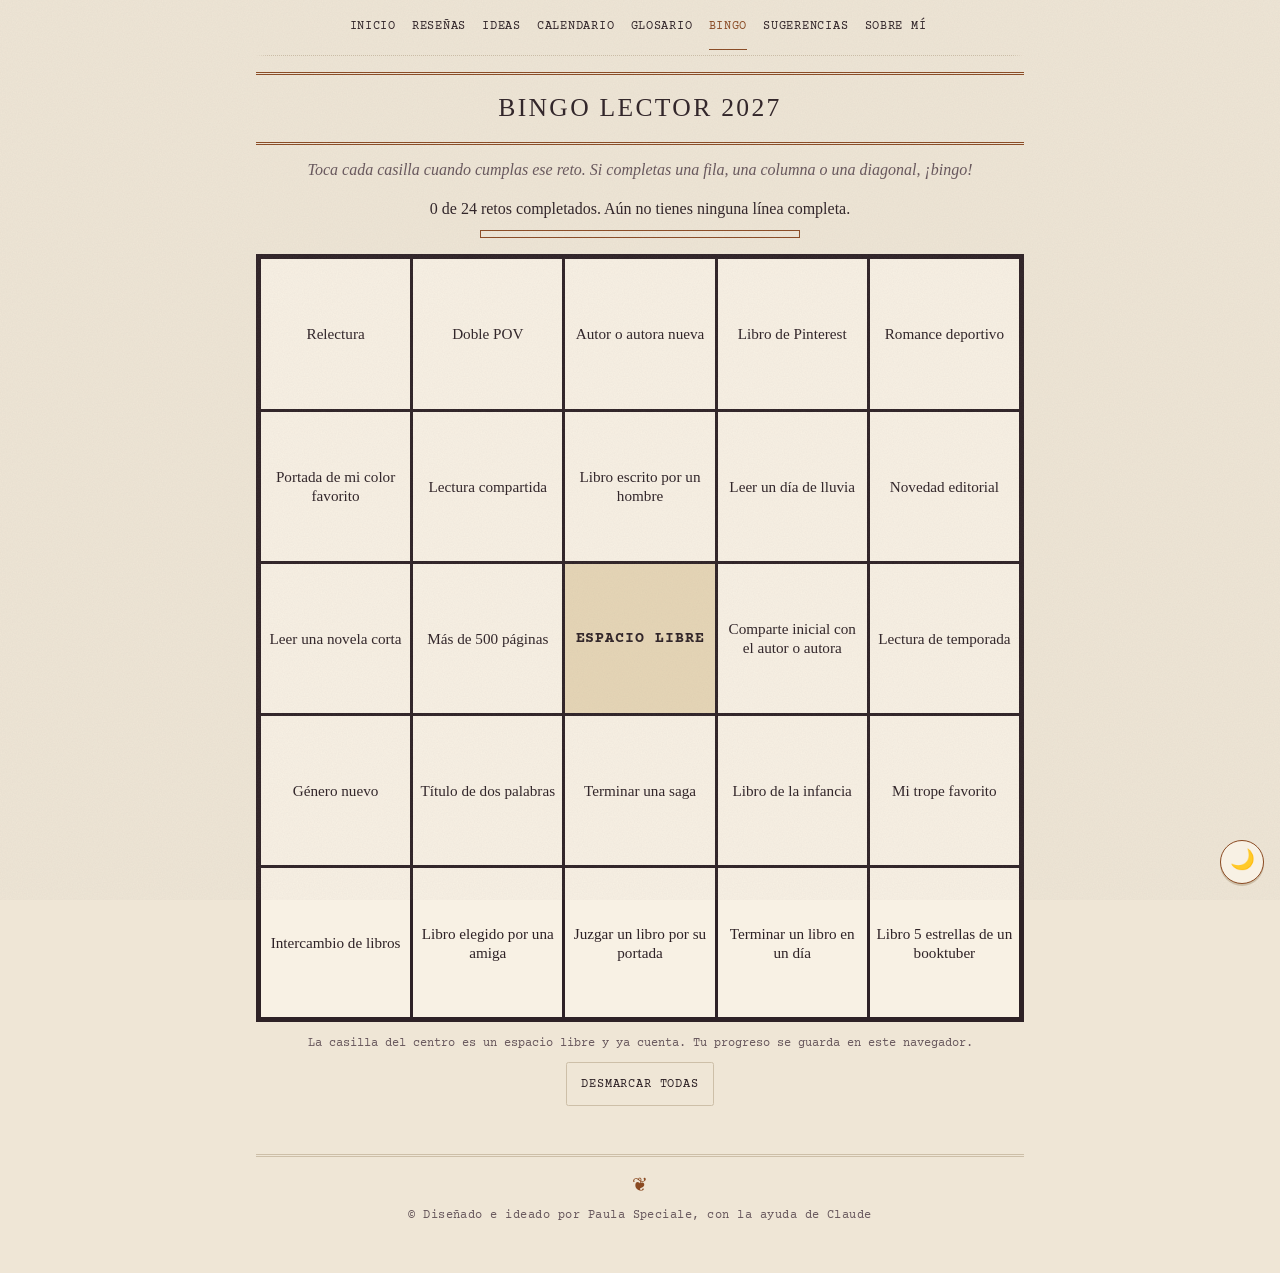
==== bingo.html @ 94364afc "cambios en el bingo" ====
<!DOCTYPE html>
<html lang="es">
<head>
<meta charset="UTF-8">
<meta name="viewport" content="width=device-width, initial-scale=1, viewport-fit=cover">
<meta name="color-scheme" content="light dark">
<meta name="description" content="Bingo lector 2027: una tarjeta de 25 retos de lectura para marcar a lo largo del año. Gratis y sin registrarte.">
<meta name="theme-color" content="#e8e3df" media="(prefers-color-scheme: light)">
<meta name="theme-color" content="#353436" media="(prefers-color-scheme: dark)">
<link rel="icon" href="data:image/svg+xml,%3Csvg xmlns='http://www.w3.org/2000/svg' viewBox='0 0 100 100'%3E%3Ctext y='.9em' font-size='90'%3E%F0%9F%93%9A%3C/text%3E%3C/svg%3E">
<title>Bingo lector 2027: tarjeta de retos de lectura para marcar</title>
<meta name="robots" content="index,follow,max-image-preview:large">
<link rel="canonical" href="https://TU-DOMINIO.com/bingo.html">
<link rel="alternate" hreflang="es" href="https://TU-DOMINIO.com/bingo.html">
<meta property="og:type" content="website">
<meta property="og:locale" content="es_ES">
<meta property="og:site_name" content="Contenido BookTok">
<meta property="og:title" content="Bingo lector 2027: tarjeta de retos de lectura para marcar">
<meta property="og:description" content="Bingo lector 2027: una tarjeta de 25 retos de lectura para marcar a lo largo del año. Gratis y sin registrarte.">
<meta property="og:url" content="https://TU-DOMINIO.com/bingo.html">
<meta name="twitter:card" content="summary">
<meta name="twitter:title" content="Bingo lector 2027: tarjeta de retos de lectura para marcar">
<meta name="twitter:description" content="Bingo lector 2027: una tarjeta de 25 retos de lectura para marcar a lo largo del año. Gratis y sin registrarte.">
<link rel="preload" href="fonts/courier-prime-latin-400-normal.woff2" as="font" type="font/woff2" crossorigin>
<script type="application/ld+json">{"@context": "https://schema.org", "@graph": [{"@type": "WebPage", "url": "https://TU-DOMINIO.com/bingo.html", "name": "Bingo lector 2027: tarjeta de retos de lectura para marcar", "description": "Bingo lector 2027: una tarjeta de 25 retos de lectura para marcar a lo largo del año.", "inLanguage": "es"}, {"@type": "BreadcrumbList", "itemListElement": [{"@type": "ListItem", "position": 1, "name": "Inicio", "item": "https://TU-DOMINIO.com/"}, {"@type": "ListItem", "position": 2, "name": "Bingo", "item": "https://TU-DOMINIO.com/bingo.html"}]}]}</script>
<link rel="stylesheet" href="base.css">
<link rel="stylesheet" href="bingo.css">
<script src="theme.js"></script>
</head>
<body>
<nav class="menu" aria-label="Principal">
<a href="index.html">Inicio</a>
<a href="resenia.html">Reseñas</a>
<a href="ideas_post_90.html">Ideas</a>
<a href="calendario_ideas_90.html">Calendario</a>
<a href="glosario.html">Glosario</a>
<a href="bingo.html" aria-current="page">Bingo</a>
<a href="sugerencias.html">Sugerencias</a>
<a href="sobre_mi.html">Sobre mí</a>
</nav>
<header class="encabezado">
<h1>Bingo lector 2027</h1>
<p class="intro">Toca cada casilla cuando cumplas ese reto. Si completas una fila, una columna o una diagonal, ¡bingo!</p>
</header>
<main>
<section class="bingo-resumen" aria-label="Tu progreso">
<p id="bingo-estado" class="bingo-estado" role="status" aria-live="polite"></p>
<progress id="bingo-prog" max="24" value="0" aria-label="Retos completados"></progress>
</section>

<div id="bingo-grid" class="bingo-grid" role="group" aria-label="Tarjeta de bingo"></div>
<p class="ayuda">La casilla del centro es un espacio libre y ya cuenta. Tu progreso se guarda en este navegador.</p>

<div class="botones centrado bingo-acciones">
<button type="button" id="bingo-reiniciar">Desmarcar todas</button>
</div>
<noscript><p>Esta página necesita JavaScript para mostrar la tarjeta.</p></noscript>

<dialog id="dialogo" aria-labelledby="dialogo-texto">
<p id="dialogo-texto">¿Desmarcar todas las casillas de la tarjeta? Esto no se puede deshacer.</p>
<div class="botones">
<button type="button" id="dialogo-no">Cancelar</button>
<button type="button" id="dialogo-si" class="primario">Desmarcar</button>
</div>
</dialog>
</main>
<footer>
  <p>&copy; Diseñado e ideado por Paula Speciale, con la ayuda de Claude</p>
</footer>
<script src="bingo.js"></script>
</body>
</html>
---- base.css ----
/* ==========================================================================
   base.css · Estilos compartidos por todas las páginas: variables y tema, tipografía, controles,
   menú, pie, bloques de lectura, diálogos, botón de tema e impresión.
   Estética «librería antigua»: la paleta (papel crema, burdeos y dorado) está en las variables de :root.
   Paleta: papel crema, tinta berenjena, burdeos y dorado; colores de sección en tonos de tela de encuadernación.
   Se carga siempre PRIMERO.
   ========================================================================== */

/* Courier Prime (SIL OFL 1.1), autohospedada en fonts/. Sustituye a «American Typewriter»,
   que solo existe en Apple. Solo subconjunto latino (cubre el español completo). */
@font-face {
  font-family: "Courier Prime";
  font-style: normal;
  font-weight: 400;
  font-display: swap;
  src: url("fonts/courier-prime-latin-400-normal.woff2") format("woff2");
  unicode-range: U+0000-00FF, U+0131, U+0152-0153, U+02BB-02BC, U+02C6, U+02DA, U+02DC, U+2000-206F, U+20AC, U+2122, U+2191, U+2193, U+2212, U+2215, U+FEFF, U+FFFD;
}

@font-face {
  font-family: "Courier Prime";
  font-style: normal;
  font-weight: 700;
  font-display: swap;
  src: url("fonts/courier-prime-latin-700-normal.woff2") format("woff2");
  unicode-range: U+0000-00FF, U+0131, U+0152-0153, U+02BB-02BC, U+02C6, U+02DA, U+02DC, U+2000-206F, U+20AC, U+2122, U+2191, U+2193, U+2212, U+2215, U+FEFF, U+FFFD;
}

/* Paleta: papel crema, tinta berenjena, burdeos y dorado; colores de sección en tonos de tela de encuadernación.

   Una sola fuente para los dos temas: cada color se escribe UNA vez como
   light-dark(claro, oscuro). El tema lo decide color-scheme:
   - sin elección: sigue al dispositivo (color-scheme: light dark)
   - botón de tema (theme.js): data-theme="light" | "dark" fuerza uno. */
:root {
  color-scheme: light dark;

  --fondo: light-dark(#efe6d6, #211b24);          /* papel crema / tinta berenjena */
  --superficie: light-dark(#f8f1e4, #2d2530);     /* hoja clara / cuero oscuro */
  --texto: light-dark(#2e2226, #eee4d4);
  --suave: light-dark(#66565b, #c3b6b8);
  --borde: light-dark(#cdbfa8, #4d4151);
  --acento: light-dark(#7a2e3b, #e3b86a);         /* burdeos / dorado de vela */
  --sobre-acento: light-dark(#f8f1e4, #241a1e);
  --corazon: light-dark(#b0284f, #ff8fb0);
  --aviso: light-dark(#7a4500, #f0b252);

  /* Cintas de estado (como marcapáginas) */
  --est-idea: light-dark(#cdbfa8, #7a6f7e);
  --est-grabando: light-dark(#d98e04, #e8aa3c);
  --est-editando: light-dark(#2f6fba, #6aa6ec);
  --est-programada: light-dark(#7b6b7a, #b9a3c4); /* Old Lavender */
  --est-publicada: light-dark(#2c8a5f, #5ccf96);
  --est-descartada: light-dark(#8a7c7e, #9a8a90);
  --sobre-publicada: light-dark(#ffffff, #08231b);

  /* Formatos */
  --f-post: light-dark(#245a9e, #7db3f0);
  --f-carrusel: light-dark(#8f2f76, #e08ac8);
  --f-reel: light-dark(#8f4308, #f0a25a);

  /* Telas de encuadernación: un color por sección y para los lomos de la portada */
  --c-resenia: light-dark(#2c4a6e, #8fb0d8);      /* azul tinta */
  --c-ideas: light-dark(#7a2a63, #d9a0cc);        /* ciruela */
  --c-calendario: light-dark(#2f5d44, #8fcfa8);   /* verde bosque */
  --c-glosario: light-dark(#5b4580, #c3b0e6);     /* violeta */
  --c-bingo: light-dark(#8a4a22, #e8a878);        /* cobre */
  --c-sugerencias: light-dark(#8e2540, #f0909f);  /* burdeos rosado */
  --c-sobre-mi: light-dark(#7a5a0e, #e8c566);     /* mostaza */
  --oro: light-dark(#b8923e, #e3b86a);

  /* Tipografía, papel y marco (definidos aquí arriba, antes de usarse) */
  --serif: "Iowan Old Style", "Baskerville", "Palatino Linotype", Palatino, "Book Antiqua", Georgia, serif;
  --sans: system-ui, -apple-system, "Segoe UI", Roboto, "Helvetica Neue", sans-serif;
  --maquina: "Courier Prime", "American Typewriter", "Courier New", Courier, monospace;
  --papel: url("data:image/svg+xml,%3Csvg xmlns='http://www.w3.org/2000/svg' width='160' height='160'%3E%3Cfilter id='n'%3E%3CfeTurbulence type='fractalNoise' baseFrequency='.8' numOctaves='2' stitchTiles='stitch'/%3E%3CfeColorMatrix values='0 0 0 0 .35 0 0 0 0 .3 0 0 0 0 .3 0 0 0 .09 0'/%3E%3C/filter%3E%3Crect width='100%25' height='100%25' filter='url(%23n)'/%3E%3C/svg%3E");
  --marco: inset 0 0 0 3px var(--superficie), inset 0 0 0 4px var(--borde);

  --tope: env(safe-area-inset-top, 0px);
  --alto-barra: 4rem; /* lo actualiza app.js */
}

:root[data-theme="light"] { color-scheme: light; }

:root[data-theme="dark"] { color-scheme: dark; }

*, *::before, *::after { box-sizing: border-box; }

[hidden] { display: none !important; }

html {
  background: var(--fondo);
  -webkit-text-size-adjust: 100%;
  text-size-adjust: 100%;
}

body {
  max-width: 50rem;
  margin: 0 auto;
  padding: 0 max(1rem, env(safe-area-inset-right)) calc(3rem + env(safe-area-inset-bottom, 0px)) max(1rem, env(safe-area-inset-left));
  background: var(--fondo);
  color: var(--texto);
  font: 1rem/1.55 var(--sans);
}

p { margin: 0; }

p:empty { display: none; }

:focus-visible {
  outline: 3px solid var(--acento);
  outline-offset: 2px;
}

.encabezado {
  padding-top: calc(1.25rem + var(--tope));
}

h1 {
  margin: 0 0 .25rem;
  font: 700 clamp(1.45rem, 6vw, 2rem)/1.15 var(--serif);
  letter-spacing: -.01em;
}

progress {
  display: block;
  width: 100%;
  height: .55rem;
  margin: .5rem 0;
  accent-color: var(--acento);
}

.guia {
  margin-top: 1rem;
  border: 1px solid var(--borde);
  border-radius: .4rem;
  background: var(--superficie);
  padding: 0 .9rem;
}

.guia > summary {
  display: flex;
  align-items: center;
  min-height: 2.75rem;
  font-weight: 600;
}

.guia ul {
  margin: 0;
  padding: 0 0 .9rem 1.1rem;
  font-size: .92rem;
  color: var(--suave);
}

.guia li + li { margin-top: .35rem; }

summary { cursor: pointer; }

button, select, input, textarea {
  font: inherit;
  color: inherit;
}

button {
  min-height: 2.75rem;
  padding: .5rem .9rem;
  border: 1px solid var(--borde);
  border-radius: .4rem;
  background: var(--superficie);
  cursor: pointer;
  touch-action: manipulation;
}

button.primario {
  border-color: var(--acento);
  background: var(--acento);
  color: var(--sobre-acento);
  font-weight: 600;
}

input[type="search"], input[type="text"], input[type="date"], input[type="number"], select, textarea {
  display: block;
  width: 100%;
  min-height: 2.75rem;
  padding: .5rem .65rem;
  border: 1px solid var(--borde);
  border-radius: .4rem;
  background: var(--fondo);
  font-size: 1rem; /* 16 px: evita el zoom automático en iOS */
}

textarea {
  min-height: 5.5rem;
  resize: vertical;
}

input[type="file"] {
  width: 100%;
  font-size: .9rem;
}

.campo {
  display: flex;
  flex-direction: column;
  gap: .25rem;
  font-size: .85rem;
  color: var(--suave);
}

.campo > select, .campo > input, .campo > textarea {
  color: var(--texto);
}

.check {
  display: flex;
  align-items: center;
  gap: .6rem;
  min-height: 2.75rem;
}

.check input {
  width: 1.4rem;
  height: 1.4rem;
  margin: 0;
  accent-color: var(--acento);
}

.botones {
  display: flex;
  flex-wrap: wrap;
  gap: .5rem;
}

/* Marcas: formato y origen */
.meta {
  display: flex;
  flex-wrap: wrap;
  gap: .4rem;
  margin-top: .5rem;
}

.chip {
  padding: .05rem .6rem;
  border: 1px solid currentColor;
  border-radius: 999px;
  font: 600 .78rem/1.5 var(--sans);
}

.formato-post { color: var(--f-post); }

.formato-carrusel { color: var(--f-carrusel); }

.formato-reel { color: var(--f-reel); }

.origen { color: var(--suave); font-weight: 500; }

.solo-lector {
  position: absolute;
  width: 1px;
  height: 1px;
  margin: -1px;
  overflow: hidden;
  clip: rect(0 0 0 0);
  white-space: nowrap;
}

@media (prefers-reduced-motion: reduce) {
  * { scroll-behavior: auto !important; }
}

body::before {
  content: "";
  position: fixed;
  inset: 0 0 auto;
  height: env(safe-area-inset-top, 0px);
  background: var(--fondo);
  z-index: 40;
}

.ayuda {
  font-size: .78rem;
  color: var(--suave);
  font-family: var(--maquina);
}

/* ---------- Cuadros de diálogo ---------- */
dialog {
  width: min(26rem, calc(100vw - 2rem));
  padding: 1.4rem;
  border: 1px solid var(--borde);
  border-radius: .15rem;
  background: var(--superficie);
  color: var(--texto);
  box-shadow: var(--marco);
}

dialog::backdrop { background: rgba(0, 0, 0, .55); }

dialog p { margin-bottom: 1rem; }

dialog .botones { justify-content: flex-end; }

/* Papel con grano (el mismo en las barras fijas para que no se note el corte) */
html, body::before {
  background-color: var(--fondo);
}

/* El grano va en una capa fija propia (rápida y compatible con iOS, donde
   background-attachment: fixed no funciona). No intercepta toques. */
body::after {
  content: "";
  position: fixed;
  inset: 0;
  z-index: 60;
  background-image: var(--papel);
  pointer-events: none;
}

body {
  background: transparent;
  font: 1rem/1.6 var(--serif);
}

/* ---------- Portada ---------- */
.encabezado { text-align: center; }

h1 {
  margin: 0 0 .75rem;
  padding: 1rem .5rem;
  border-top: 3px double var(--acento);
  border-bottom: 3px double var(--acento);
  font: 400 clamp(1.1rem, 4.6vw, 1.6rem)/1.35 var(--serif);
  letter-spacing: .09em;
  text-transform: uppercase;
}

progress {
  max-width: 20rem;
  margin: .6rem auto;
  height: .5rem;
  appearance: none;
  -webkit-appearance: none;
  border: 1px solid var(--acento);
  border-radius: 0;
  background: transparent;
}

progress::-webkit-progress-bar { background: transparent; }

progress::-webkit-progress-value { background: var(--acento); }

progress::-moz-progress-bar { background: var(--acento); }

/* ---------- Marcos y paneles plegables ---------- */
.guia {
  border: 1px solid var(--borde);
  border-radius: .15rem;
  box-shadow: var(--marco);
  padding: 0 1.1rem;
}

.guia > summary {
  font: 400 .78rem/1.4 var(--maquina);
  letter-spacing: .1em;
  text-transform: uppercase;
}

.guia ul { font-size: .95rem; }

/* «+» / «−» como en un índice de catálogo */
.guia > summary::after {
  content: "+";
  margin-left: auto;
  padding-left: .75rem;
  font-family: var(--maquina);
  color: var(--acento);
}

.guia[open] > summary::after { content: "\2212"; }

/* ---------- Controles ---------- */
button {
  border-radius: .15rem;
  font-family: var(--maquina);
  font-size: .76rem;
  letter-spacing: .07em;
  text-transform: uppercase;
  background: transparent;
}

button.primario { background: var(--acento); }

input[type="search"], input[type="text"], input[type="date"], input[type="number"], select, textarea {
  border-radius: .15rem;
  border-color: var(--borde);
  background: var(--superficie);
  font-family: var(--serif);
}

.campo {
  font-family: var(--maquina);
  font-size: .78rem;
  letter-spacing: .08em;
  text-transform: uppercase;
}

.campo > select, .campo > input, .campo > textarea { letter-spacing: normal; text-transform: none; }

.check { font-family: var(--maquina); font-size: .85rem; }

.chip {
  padding: .05rem .55rem;
  border-radius: .15rem;
  font: 400 .75rem/1.6 var(--maquina);
  letter-spacing: .08em;
  text-transform: uppercase;
}

.origen { font-weight: 400; }

.chip.propia { color: var(--acento); border-color: var(--acento); }

.menu {
  display: flex;
  flex-wrap: nowrap;          /* siempre en una sola línea */
  gap: 0 1rem;
  padding: calc(.35rem + var(--tope)) 0 .35rem;
  overflow-x: auto;           /* si no cabe, se desliza con el dedo */
  overscroll-behavior-x: contain;
  -webkit-overflow-scrolling: touch;
  scrollbar-width: none;
  border-bottom: 1px dotted var(--borde);
  font: 400 .78rem/1.4 var(--maquina);
  letter-spacing: .06em;
  text-transform: uppercase;
  /* difuminado en los bordes: indica que hay más enlaces al deslizar */
  -webkit-mask-image: linear-gradient(to right, transparent, #000 .75rem, #000 calc(100% - .75rem), transparent);
  mask-image: linear-gradient(to right, transparent, #000 .75rem, #000 calc(100% - .75rem), transparent);
}

.menu::-webkit-scrollbar { display: none; }

/* centrado cuando cabe; alineado al inicio (sin cortar el primero) cuando no */
.menu a:first-child { margin-left: auto; padding-left: 1rem; }

.menu a:last-child { margin-right: auto; padding-right: 1.25rem; }

.menu a {
  display: inline-flex;
  flex: none;
  white-space: nowrap;
  align-items: center;
  min-height: 2.75rem;
  border-bottom: 1px solid transparent;
  color: var(--texto);
  text-decoration: none;
}

.menu a:hover { border-bottom-color: var(--acento); }

.menu a[aria-current="page"] { color: var(--acento); border-bottom-color: var(--acento); }

.menu + .encabezado { padding-top: 1rem; }

footer {
  margin-top: 3rem;
  padding-top: 1rem;
  border-top: 3px double var(--borde);
  text-align: center;
  font: 400 .75rem/1.5 var(--maquina);
  letter-spacing: .04em;
  color: var(--suave);
}

footer::before {
  content: "\2766\FE0E";
  display: block;
  margin-bottom: .3rem;
  font-size: 1.2rem;
  color: var(--acento);
}

.intro { margin-top: .5rem; font-style: italic; color: var(--suave); }

.bloque { margin-top: 1.75rem; }

.bloque > h2 {
  display: flex;
  align-items: baseline;
  gap: .7rem;
  margin: 0 0 .6rem;
  padding-bottom: .35rem;
  border-bottom: 3px double var(--acento);
  font: 400 1.12rem/1.3 var(--serif);
  font-variant: small-caps;
  letter-spacing: .07em;
}

.bloque > h2 .n { font: 400 .85rem var(--maquina); font-variant: normal; letter-spacing: .04em; color: var(--acento); }

.bloque h3 { margin: 1rem 0 .25rem; font: italic 400 1.05rem/1.4 var(--serif); }

.bloque ul { margin: 0; padding-left: 1.2rem; }

.bloque li { padding-left: .2rem; }

.bloque li::marker { color: var(--acento); }

.botones.centrado { justify-content: center; margin-top: .5rem; }

.vacio-msg { padding: 1rem; border: 1px dashed var(--borde); border-radius: .15rem; color: var(--suave); font-size: .9rem; }

main a { color: var(--acento); text-underline-offset: .2em; }

main p + p { margin-top: .75rem; }

.bloque > p { margin-top: .6rem; }

.proximamente {
  margin-top: 1.5rem;
  padding: 1.5rem 1rem;
  border: 1px dashed var(--borde);
  text-align: center;
  font-family: var(--maquina);
  color: var(--suave);
}

.btn-tema {
  position: fixed;
  right: max(1rem, env(safe-area-inset-right, 0px));
  bottom: calc(1rem + env(safe-area-inset-bottom, 0px));
  z-index: 70;
  display: grid;
  place-content: center;
  width: 2.75rem;
  height: 2.75rem;
  padding: 0;
  border: 1px solid var(--acento);
  border-radius: 50%;
  background: var(--superficie);
  color: var(--texto);
  font-size: 1.25rem;
  line-height: 1;
  letter-spacing: normal;
  box-shadow: 0 2px 0 var(--borde);
}

.btn-tema:active { transform: translateY(2px); box-shadow: none; }

/* Transición suave al cambiar de tema (solo mientras dura el cambio) */
.tema-anim, .tema-anim *, .tema-anim *::before, .tema-anim *::after {
  transition: background-color .4s ease, color .4s ease, border-color .4s ease,
              box-shadow .4s ease, outline-color .4s ease, fill .4s ease, stroke .4s ease !important;
}

@media (prefers-reduced-motion: reduce) {
  .tema-anim, .tema-anim *, .tema-anim *::before, .tema-anim *::after { transition: none !important; }
}

@media (max-width: 30rem) {
  .menu { gap: 0 .7rem; font-size: .8rem; letter-spacing: .03em; }
}

button:hover { border-color: var(--acento); }
button:active { transform: translateY(1px); }

@page { margin: 1.5cm; }

@media print {
  :root:root:root {
    color-scheme: light;
    --fondo: #fff; --superficie: #fff; --texto: #000; --suave: #333;
    --borde: #888; --acento: #000; --sobre-acento: #fff; --aviso: #000;
  }
  html, body { background: #fff !important; }
  body { max-width: none; padding: 0; font-size: 11pt; line-height: 1.45; color: #000; }
  body::before, body::after, .menu, .btn-tema, .no-print, .indice { display: none !important; }
  .encabezado { padding-top: 0; }
  .bloque { margin-top: 1.1rem; break-inside: avoid; }
  .bloque > h2 { break-after: avoid; }
  a { color: #000; text-decoration: none; }
  table.valoracion { box-shadow: none; }
  table.valoracion.ejemplo td { opacity: 1; }
  footer { margin-top: 1.5rem; }
}

html { scroll-behavior: smooth; }

/* ==========================================================================
   Color propio por sección: theme.js pone data-seccion en <html> y aquí se
   redefine solo el acento (menú activo, filetes, enlaces, botones primarios).
   ========================================================================== */
:root[data-seccion="resenia"] { --acento: var(--c-resenia); }
:root[data-seccion="ideas"] { --acento: var(--c-ideas); }
:root[data-seccion="calendario"] { --acento: var(--c-calendario); }
:root[data-seccion="glosario"] { --acento: var(--c-glosario); }
:root[data-seccion="bingo"] { --acento: var(--c-bingo); }
:root[data-seccion="sugerencias"] { --acento: var(--c-sugerencias); }
:root[data-seccion="sobre-mi"] { --acento: var(--c-sobre-mi); }

/* Tarjetas con un filete de color en el borde superior */
.guia, .formulario, .donacion, .herramientas, .toc { border-top: 2px solid var(--acento); }

/* ==========================================================================
   Textura de librería antigua
   ========================================================================== */
/* Marcapáginas de cinta en la esquina de las tarjetas destacadas */
.donacion, .formulario, .termino.top { position: relative; }
.donacion::after, .formulario::after, .termino.top::after {
  content: "";
  position: absolute;
  top: -2px;
  right: .9rem;
  width: .7rem;
  height: 1.6rem;
  background: var(--acento);
  clip-path: polygon(0 0, 100% 0, 100% 100%, 50% 76%, 0 100%);
  pointer-events: none;
}

/* Ficha de biblioteca: línea bajo el término, como en una ficha de catálogo */
.termino .en { padding-bottom: .25rem; border-bottom: 1px solid color-mix(in srgb, var(--acento) 45%, transparent); }
.termino.top .en { padding-right: 1.2rem; }
.termino.compacto .en { padding-bottom: 0; border-bottom: 0; }

/* Sellos de goma: «Imprescindible» y «Publicada» */
.estrella, .idea[data-est="publicada"] .meta::after {
  display: inline-block;
  padding: .05rem .45rem;
  border: 1.5px solid currentColor;
  border-radius: .15rem;
  transform: rotate(-3deg);
  font: 700 .7rem/1.5 var(--maquina);
  letter-spacing: .12em;
  text-transform: uppercase;
}
.idea[data-est="publicada"] .meta::after { content: "Publicada"; color: var(--est-publicada); margin-left: auto; }

/* Ornamento entre secciones */
.bloque + .bloque::before, .grupo + .grupo::before {
  content: "\2767\FE0E";
  display: block;
  margin-bottom: .6rem;
  text-align: center;
  font-size: 1.1rem;
  color: var(--acento);
  opacity: .6;
}

@media print {
  .donacion::after, .formulario::after, .termino.top::after, .bloque + .bloque::before, .grupo + .grupo::before { display: none !important; }
}

/* Tarjetas de la portada */
.tarjetas { display: grid; gap: .75rem; padding: 0 !important; list-style: none; }
.tarjetas li::marker { content: none; }
.tarjetas a { display: flex; flex-direction: column; gap: .2rem; min-height: 2.75rem; padding: .8rem 1rem; border: 1px solid var(--borde); border-top: 2px solid var(--acento); border-radius: .15rem; background: var(--superficie); color: var(--texto); text-decoration: none; }
.tarjetas a:hover { box-shadow: var(--marco); }
.tarjetas strong { font: 400 1.05rem/1.3 var(--serif); font-variant: small-caps; letter-spacing: .06em; }
.tarjetas span { font-size: .92rem; color: var(--suave); }
---- bingo.css ----
/* bingo.css · Estilos de la página Bingo. Requiere base.css. */
.bingo-resumen { margin-top: 1rem; text-align: center; }

.bingo-estado { font: 400 1rem/1.4 var(--serif); }

.bingo-estado.hay-bingo { color: var(--acento); font-weight: 700; }

#bingo-prog { max-width: 20rem; margin: .6rem auto; }

.bingo-grid {
  display: grid;
  grid-template-columns: repeat(5, minmax(0, 1fr));
  gap: 3px;
  margin-top: 1rem;
  padding: 3px;
  border: 2px solid var(--texto);
  background: var(--texto);
}

.bingo-casilla {
  position: relative;
  display: grid;
  place-content: center;
  aspect-ratio: 1;
  min-height: 0;
  padding: .25rem;
  border: 0;
  border-radius: 0;
  background: var(--superficie);
  color: var(--texto);
  font: 400 clamp(.64rem, 2.7vw, .95rem)/1.25 var(--serif);
  letter-spacing: normal;
  text-align: center;
  text-transform: none;
  overflow-wrap: anywhere;
  hyphens: auto;
}

.bingo-casilla:hover { background: color-mix(in srgb, var(--acento) 10%, var(--superficie)); }

.bingo-casilla[aria-pressed="true"] {
  background: var(--acento);
  color: var(--sobre-acento);
  font-weight: 600;
}

/* Sello ✓ en la esquina de las casillas marcadas */
.bingo-casilla[aria-pressed="true"]::after {
  content: "\2713\FE0E";
  position: absolute;
  top: .1rem;
  right: .25rem;
  font: 700 .85rem/1 var(--maquina);
}

.bingo-casilla.libre {
  background: color-mix(in srgb, var(--oro) 28%, var(--superficie));
  color: var(--texto);
  font: 700 clamp(.64rem, 2.7vw, .95rem)/1.25 var(--maquina);
  letter-spacing: .06em;
  text-transform: uppercase;
  cursor: default;
}

/* Casillas que forman una línea completa */
.bingo-casilla.linea { box-shadow: inset 0 0 0 3px var(--oro); }

.bingo-grid + .ayuda { margin-top: .75rem; text-align: center; }

.bingo-acciones { margin-top: 1rem; }

@media print {
  .bingo-acciones, #bingo-prog { display: none !important; }
  .bingo-casilla[aria-pressed="true"] { background: #ddd; color: #000; }
}
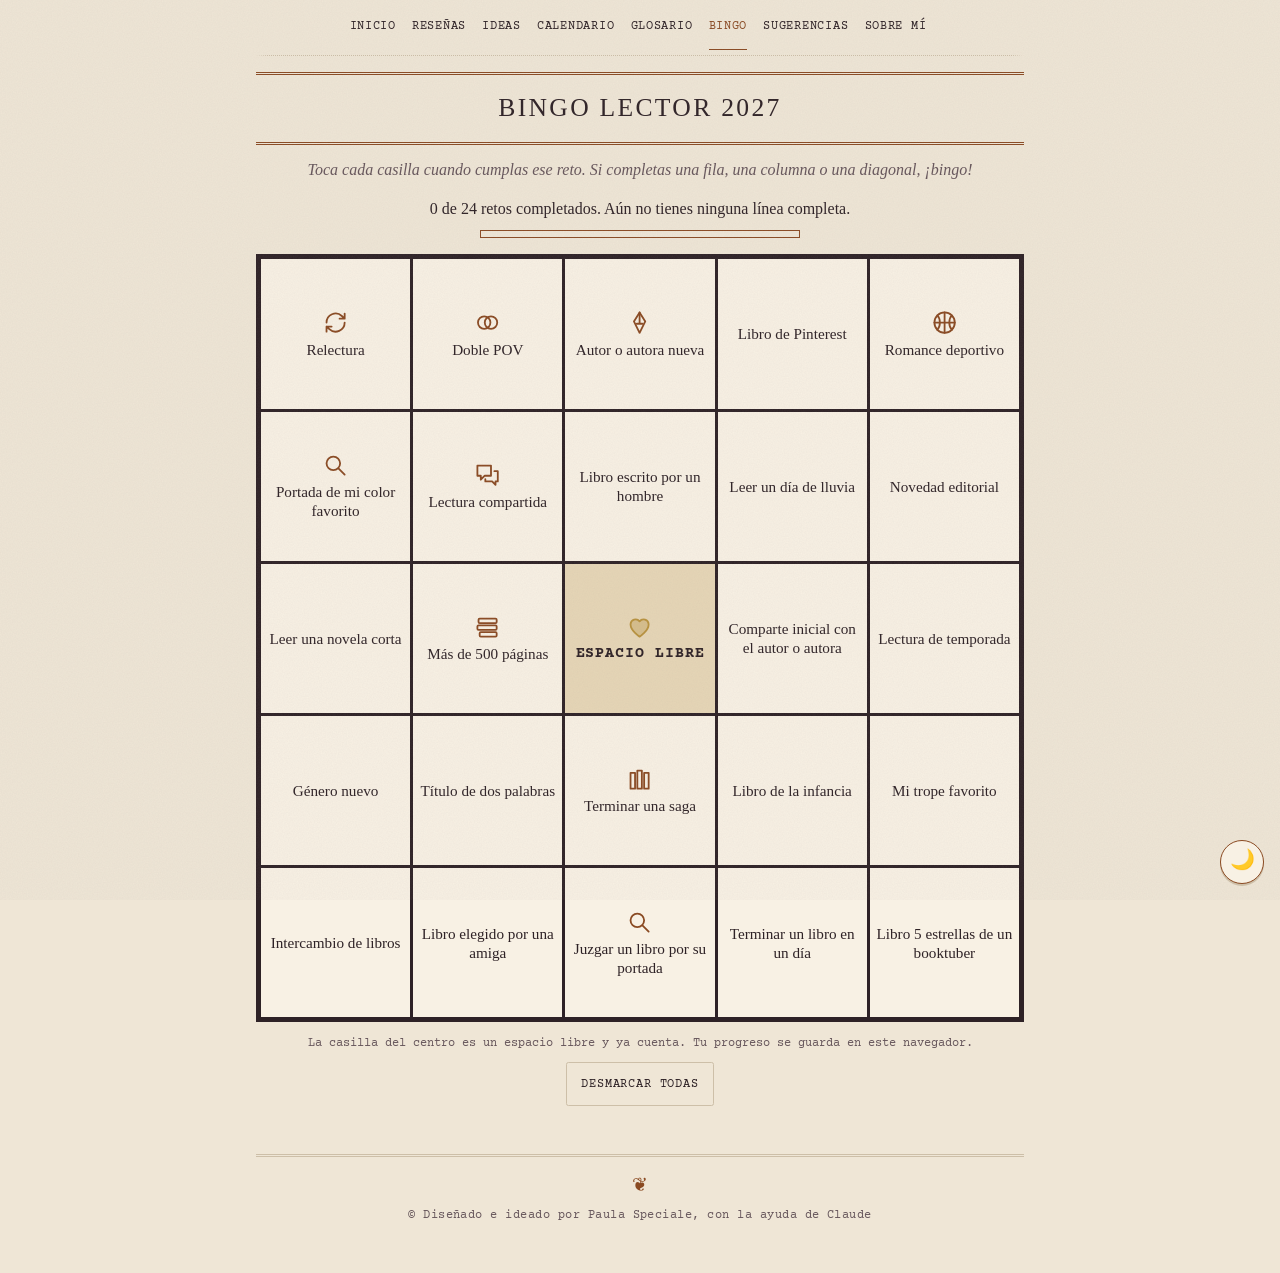
==== commit ca9dce4b: "cambios en reseña" ====
--- a/bingo.html
+++ b/bingo.html
@@ -68,5 +68,6 @@
   <p>&copy; Diseñado e ideado por Paula Speciale, con la ayuda de Claude</p>
 </footer>
 <script src="bingo.js"></script>
+<script src="bingo-iconos.js"></script>
 </body>
 </html>
--- a/bingo.css
+++ b/bingo.css
@@ -73,3 +73,20 @@
   .bingo-acciones, #bingo-prog { display: none !important; }
   .bingo-casilla[aria-pressed="true"] { background: #ddd; color: #000; }
 }
+
+/* Iconos decorativos (bingo-iconos.js): trazos que heredan el color de la casilla */
+.bingo-casilla { gap: .2rem; justify-items: center; align-content: center; overflow: hidden; }
+
+.bingo-icono { display: block; width: clamp(1.1rem, 5.5vw, 1.7rem); height: clamp(1.1rem, 5.5vw, 1.7rem); color: var(--acento); }
+
+.bingo-icono svg { display: block; width: 100%; height: 100%; fill: none; stroke: currentColor; stroke-width: 1.6; stroke-linecap: round; stroke-linejoin: round; }
+
+.bingo-casilla[aria-pressed="true"] .bingo-icono { color: var(--sobre-acento); }
+
+.bingo-casilla.libre .bingo-icono { color: var(--oro); }
+
+.bingo-casilla.libre .bingo-icono svg { fill: color-mix(in srgb, var(--oro) 35%, transparent); }
+
+@media (max-width: 30rem) { .bingo-icono { width: 1.1rem; height: 1.1rem; } }
+
+@media print { .bingo-casilla[aria-pressed="true"] .bingo-icono { color: #000; } }
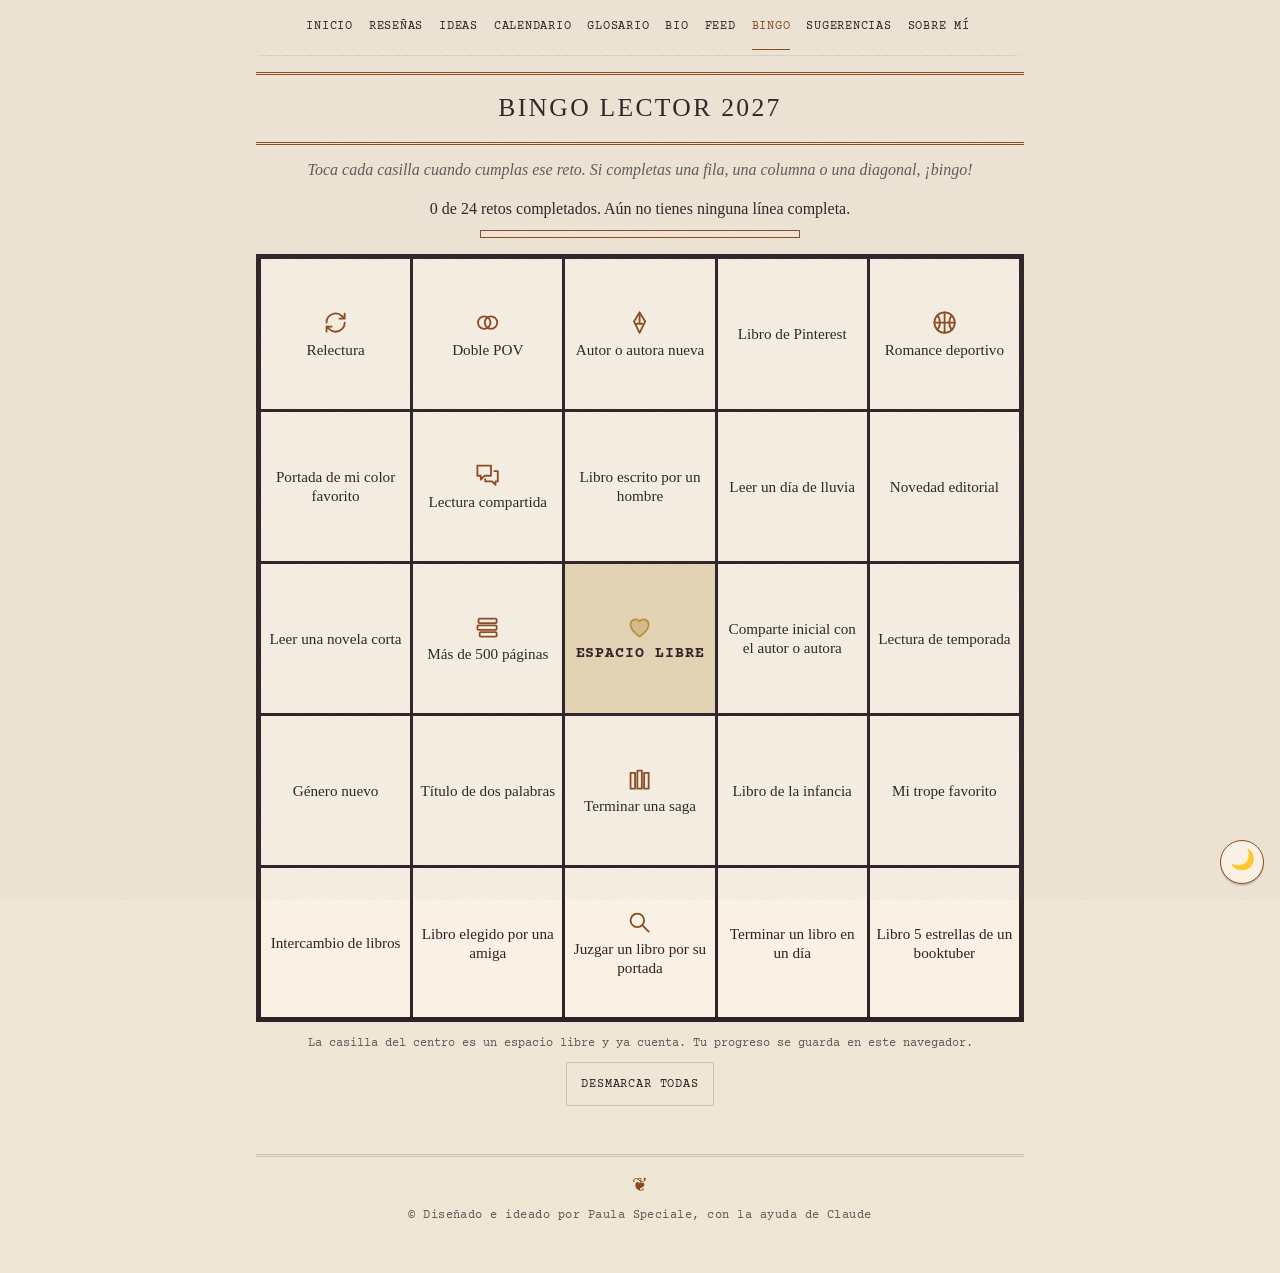
==== commit ee53ab21: "mejoras en el codigo js" ====
--- a/bingo.html
+++ b/bingo.html
@@ -5,8 +5,8 @@
 <meta name="viewport" content="width=device-width, initial-scale=1, viewport-fit=cover">
 <meta name="color-scheme" content="light dark">
 <meta name="description" content="Bingo lector 2027: una tarjeta de 25 retos de lectura para marcar a lo largo del año. Gratis y sin registrarte.">
-<meta name="theme-color" content="#e8e3df" media="(prefers-color-scheme: light)">
-<meta name="theme-color" content="#353436" media="(prefers-color-scheme: dark)">
+<meta name="theme-color" content="#efe6d6" media="(prefers-color-scheme: light)">
+<meta name="theme-color" content="#211b24" media="(prefers-color-scheme: dark)">
 <link rel="icon" href="data:image/svg+xml,%3Csvg xmlns='http://www.w3.org/2000/svg' viewBox='0 0 100 100'%3E%3Ctext y='.9em' font-size='90'%3E%F0%9F%93%9A%3C/text%3E%3C/svg%3E">
 <title>Bingo lector 2027: tarjeta de retos de lectura para marcar</title>
 <meta name="robots" content="index,follow,max-image-preview:large">
@@ -34,6 +34,8 @@
 <a href="ideas_post_90.html">Ideas</a>
 <a href="calendario_ideas_90.html">Calendario</a>
 <a href="glosario.html">Glosario</a>
+<a href="bio.html">Bio</a>
+<a href="consistencia.html">Feed</a>
 <a href="bingo.html" aria-current="page">Bingo</a>
 <a href="sugerencias.html">Sugerencias</a>
 <a href="sobre_mi.html">Sobre mí</a>
@@ -67,6 +69,7 @@
 <footer>
   <p>&copy; Diseñado e ideado por Paula Speciale, con la ayuda de Claude</p>
 </footer>
+<script src="datos.js" data-usa="bingo"></script>
 <script src="bingo.js"></script>
 <script src="bingo-iconos.js"></script>
 </body>
--- a/base.css
+++ b/base.css
@@ -67,6 +67,7 @@
   --c-bingo: light-dark(#8a4a22, #e8a878);        /* cobre */
   --c-sugerencias: light-dark(#8e2540, #f0909f);  /* burdeos rosado */
   --c-sobre-mi: light-dark(#7a5a0e, #e8c566);     /* mostaza */
+  --c-bio: light-dark(#2a6670, #4a9aa6);          /* verde azulado */
   --oro: light-dark(#b8923e, #e3b86a);
 
   /* Tipografía, papel y marco (definidos aquí arriba, antes de usarse) */
@@ -597,6 +598,7 @@
 :root[data-seccion="bingo"] { --acento: var(--c-bingo); }
 :root[data-seccion="sugerencias"] { --acento: var(--c-sugerencias); }
 :root[data-seccion="sobre-mi"] { --acento: var(--c-sobre-mi); }
+:root[data-seccion="bio"] { --acento: var(--c-bio); }
 
 /* Tarjetas con un filete de color en el borde superior */
 .guia, .formulario, .donacion, .herramientas, .toc { border-top: 2px solid var(--acento); }
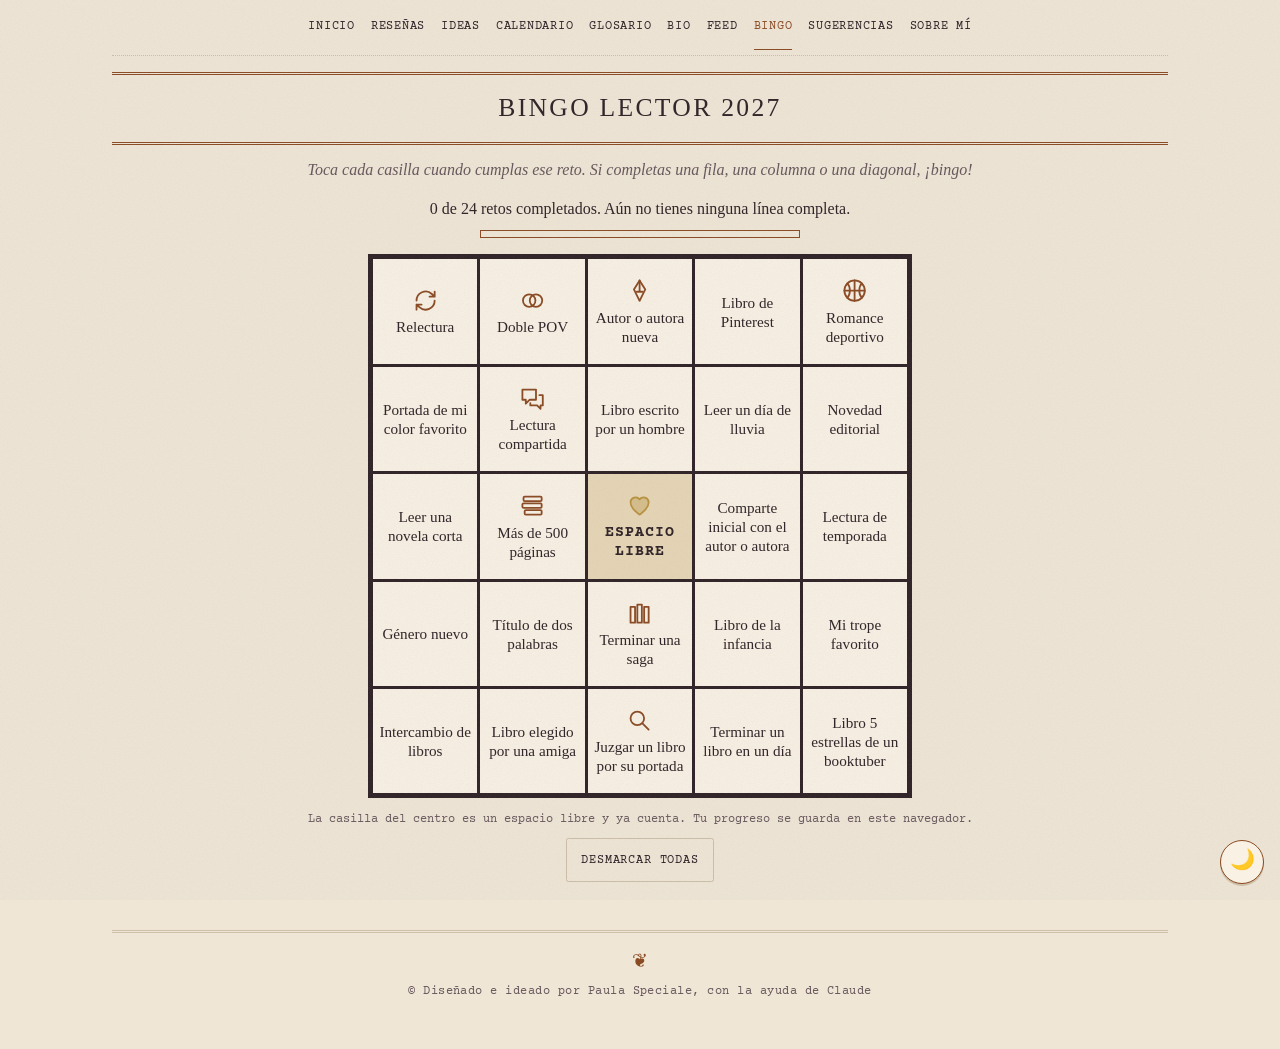
==== commit 263060bb: "mejoras en la ux ui" ====
--- a/bingo.html
+++ b/bingo.html
@@ -4,7 +4,7 @@
 <meta charset="UTF-8">
 <meta name="viewport" content="width=device-width, initial-scale=1, viewport-fit=cover">
 <meta name="color-scheme" content="light dark">
-<meta name="description" content="Bingo lector 2027: una tarjeta de 25 retos de lectura para marcar a lo largo del año. Gratis y sin registrarte.">
+<meta name="description" content="Bingo lector 2027: una tarjeta de 25 retos de lectura para marcar durante el año. Descárgala gratis, sin registro, y comparte tu progreso.">
 <meta name="theme-color" content="#efe6d6" media="(prefers-color-scheme: light)">
 <meta name="theme-color" content="#211b24" media="(prefers-color-scheme: dark)">
 <link rel="icon" href="data:image/svg+xml,%3Csvg xmlns='http://www.w3.org/2000/svg' viewBox='0 0 100 100'%3E%3Ctext y='.9em' font-size='90'%3E%F0%9F%93%9A%3C/text%3E%3C/svg%3E">
@@ -12,39 +12,41 @@
 <meta name="robots" content="index,follow,max-image-preview:large">
 <link rel="canonical" href="https://TU-DOMINIO.com/bingo.html">
 <link rel="alternate" hreflang="es" href="https://TU-DOMINIO.com/bingo.html">
+<link rel="alternate" hreflang="x-default" href="https://TU-DOMINIO.com/bingo.html">
 <meta property="og:type" content="website">
 <meta property="og:locale" content="es_ES">
 <meta property="og:site_name" content="Contenido BookTok">
 <meta property="og:title" content="Bingo lector 2027: tarjeta de retos de lectura para marcar">
-<meta property="og:description" content="Bingo lector 2027: una tarjeta de 25 retos de lectura para marcar a lo largo del año. Gratis y sin registrarte.">
+<meta property="og:description" content="Bingo lector 2027: una tarjeta de 25 retos de lectura para marcar durante el año. Descárgala gratis, sin registro, y comparte tu progreso.">
 <meta property="og:url" content="https://TU-DOMINIO.com/bingo.html">
 <meta name="twitter:card" content="summary">
 <meta name="twitter:title" content="Bingo lector 2027: tarjeta de retos de lectura para marcar">
-<meta name="twitter:description" content="Bingo lector 2027: una tarjeta de 25 retos de lectura para marcar a lo largo del año. Gratis y sin registrarte.">
+<meta name="twitter:description" content="Bingo lector 2027: una tarjeta de 25 retos de lectura para marcar durante el año. Descárgala gratis, sin registro, y comparte tu progreso.">
 <link rel="preload" href="fonts/courier-prime-latin-400-normal.woff2" as="font" type="font/woff2" crossorigin>
-<script type="application/ld+json">{"@context": "https://schema.org", "@graph": [{"@type": "WebPage", "url": "https://TU-DOMINIO.com/bingo.html", "name": "Bingo lector 2027: tarjeta de retos de lectura para marcar", "description": "Bingo lector 2027: una tarjeta de 25 retos de lectura para marcar a lo largo del año.", "inLanguage": "es"}, {"@type": "BreadcrumbList", "itemListElement": [{"@type": "ListItem", "position": 1, "name": "Inicio", "item": "https://TU-DOMINIO.com/"}, {"@type": "ListItem", "position": 2, "name": "Bingo", "item": "https://TU-DOMINIO.com/bingo.html"}]}]}</script>
-<link rel="stylesheet" href="base.css">
-<link rel="stylesheet" href="bingo.css">
-<script src="theme.js"></script>
+<script type="application/ld+json">{"@context": "https://schema.org", "@graph": [{"@type": "WebPage", "url": "https://TU-DOMINIO.com/bingo.html", "name": "Bingo lector 2027: tarjeta de retos de lectura para marcar", "description": "Bingo lector 2027: una tarjeta de 25 retos de lectura para marcar durante el año. Descárgala gratis, sin registro, y comparte tu progreso.", "inLanguage": "es"}, {"@type": "BreadcrumbList", "itemListElement": [{"@type": "ListItem", "position": 1, "name": "Inicio", "item": "https://TU-DOMINIO.com/"}, {"@type": "ListItem", "position": 2, "name": "Bingo", "item": "https://TU-DOMINIO.com/bingo.html"}]}]}</script>
+<link rel="stylesheet" href="css/base.css">
+<link rel="stylesheet" href="css/paginas/bingo.css">
+<script src="js/nucleo/theme.js"></script>
 </head>
-<body>
+<body class="pagina-app">
+<a class="saltar" href="#contenido">Saltar al contenido</a>
 <nav class="menu" aria-label="Principal">
 <a href="index.html">Inicio</a>
-<a href="resenia.html">Reseñas</a>
-<a href="ideas_post_90.html">Ideas</a>
-<a href="calendario_ideas_90.html">Calendario</a>
+<a href="resena.html">Reseñas</a>
+<a href="ideas.html">Ideas</a>
+<a href="calendario.html">Calendario</a>
 <a href="glosario.html">Glosario</a>
 <a href="bio.html">Bio</a>
 <a href="consistencia.html">Feed</a>
 <a href="bingo.html" aria-current="page">Bingo</a>
 <a href="sugerencias.html">Sugerencias</a>
-<a href="sobre_mi.html">Sobre mí</a>
+<a href="sobre-mi.html">Sobre mí</a>
 </nav>
 <header class="encabezado">
 <h1>Bingo lector 2027</h1>
 <p class="intro">Toca cada casilla cuando cumplas ese reto. Si completas una fila, una columna o una diagonal, ¡bingo!</p>
 </header>
-<main>
+<main id="contenido" tabindex="-1">
 <section class="bingo-resumen" aria-label="Tu progreso">
 <p id="bingo-estado" class="bingo-estado" role="status" aria-live="polite"></p>
 <progress id="bingo-prog" max="24" value="0" aria-label="Retos completados"></progress>
@@ -69,8 +71,8 @@
 <footer>
   <p>&copy; Diseñado e ideado por Paula Speciale, con la ayuda de Claude</p>
 </footer>
-<script src="datos.js" data-usa="bingo"></script>
-<script src="bingo.js"></script>
-<script src="bingo-iconos.js"></script>
+<script src="js/nucleo/datos.js" data-usa="bingo"></script>
+<script src="js/bingo/bingo.js"></script>
+<script src="js/bingo/bingo-iconos.js"></script>
 </body>
 </html>
--- a/css/base.css
+++ b/css/base.css
@@ -0,0 +1,744 @@
+/* ==========================================================================
+   base.css · Estilos compartidos por todas las páginas: variables y tema, tipografía, controles,
+   menú, pie, bloques de lectura, diálogos, botón de tema e impresión.
+   Estética «librería antigua»: la paleta (papel crema, burdeos y dorado) está en las variables de :root.
+   Paleta: papel crema, tinta berenjena, burdeos y dorado; colores de sección en tonos de tela de encuadernación.
+   Se carga siempre PRIMERO.
+   ========================================================================== */
+
+/* Courier Prime (SIL OFL 1.1), autohospedada en fonts/. Sustituye a «American Typewriter»,
+   que solo existe en Apple. Solo subconjunto latino (cubre el español completo). */
+@font-face {
+  font-family: "Courier Prime";
+  font-style: normal;
+  font-weight: 400;
+  font-display: swap;
+  src: url("../fonts/courier-prime-latin-400-normal.woff2") format("woff2");
+  unicode-range: U+0000-00FF, U+0131, U+0152-0153, U+02BB-02BC, U+02C6, U+02DA, U+02DC, U+2000-206F, U+20AC, U+2122, U+2191, U+2193, U+2212, U+2215, U+FEFF, U+FFFD;
+}
+
+@font-face {
+  font-family: "Courier Prime";
+  font-style: normal;
+  font-weight: 700;
+  font-display: swap;
+  src: url("../fonts/courier-prime-latin-700-normal.woff2") format("woff2");
+  unicode-range: U+0000-00FF, U+0131, U+0152-0153, U+02BB-02BC, U+02C6, U+02DA, U+02DC, U+2000-206F, U+20AC, U+2122, U+2191, U+2193, U+2212, U+2215, U+FEFF, U+FFFD;
+}
+
+/* Paleta: papel crema, tinta berenjena, burdeos y dorado; colores de sección en tonos de tela de encuadernación.
+
+   Una sola fuente para los dos temas: cada color se escribe UNA vez como
+   light-dark(claro, oscuro). El tema lo decide color-scheme:
+   - sin elección: sigue al dispositivo (color-scheme: light dark)
+   - botón de tema (theme.js): data-theme="light" | "dark" fuerza uno. */
+:root {
+  color-scheme: light dark;
+
+  --fondo: light-dark(#efe6d6, #211b24);          /* papel crema / tinta berenjena */
+  --superficie: light-dark(#f8f1e4, #2d2530);     /* hoja clara / cuero oscuro */
+  --texto: light-dark(#2e2226, #eee4d4);
+  --suave: light-dark(#66565b, #c3b6b8);
+  --borde: light-dark(#cdbfa8, #4d4151);
+  --acento: light-dark(#7a2e3b, #e3b86a);         /* burdeos / dorado de vela */
+  --sobre-acento: light-dark(#f8f1e4, #241a1e);
+  --corazon: light-dark(#b0284f, #ff8fb0);
+  --aviso: light-dark(#7a4500, #f0b252);
+
+  /* Cintas de estado (como marcapáginas) */
+  --est-idea: light-dark(#cdbfa8, #7a6f7e);
+  --est-grabando: light-dark(#d98e04, #e8aa3c);
+  --est-editando: light-dark(#2f6fba, #6aa6ec);
+  --est-programada: light-dark(#7b6b7a, #b9a3c4); /* Old Lavender */
+  --est-publicada: light-dark(#2c8a5f, #5ccf96);
+  --est-descartada: light-dark(#8a7c7e, #9a8a90);
+
+  /* Tinta para TEXTO de estado: las cintas de arriba no llegan a 4.5:1 en modo
+     claro, así que el texto usa estas variantes (4.5:1 o más sobre fondo y
+     superficie, en los dos temas). Las cintas, bordes y puntos siguen con --est-*. */
+  --est-idea-tinta: light-dark(#6b5f52, #a89bb0);
+  --est-grabando-tinta: light-dark(#8a5a00, #e8aa3c);
+  --est-editando-tinta: light-dark(#2a63a6, #6aa6ec);
+  --est-programada-tinta: light-dark(#665766, #b9a3c4);
+  --est-publicada-tinta: light-dark(#1d6545, #5ccf96);
+  --est-descartada-tinta: light-dark(#706365, #9a8a90);
+
+  --sobre-publicada: light-dark(#ffffff, #08231b);
+
+  /* Formatos */
+  --f-post: light-dark(#245a9e, #7db3f0);
+  --f-carrusel: light-dark(#8f2f76, #e08ac8);
+  --f-reel: light-dark(#8f4308, #f0a25a);
+
+  /* Telas de encuadernación: un color por sección y para los lomos de la portada */
+  --c-resenia: light-dark(#2c4a6e, #8fb0d8);      /* azul tinta */
+  --c-ideas: light-dark(#7a2a63, #d9a0cc);        /* ciruela */
+  --c-calendario: light-dark(#2f5d44, #8fcfa8);   /* verde bosque */
+  --c-glosario: light-dark(#5b4580, #c3b0e6);     /* violeta */
+  --c-bingo: light-dark(#8a4a22, #e8a878);        /* cobre */
+  --c-sugerencias: light-dark(#8e2540, #f0909f);  /* burdeos rosado */
+  --c-sobre-mi: light-dark(#7a5a0e, #e8c566);     /* mostaza */
+  --c-bio: light-dark(#2a6670, #4a9aa6);          /* verde azulado */
+  --oro: light-dark(#b8923e, #e3b86a);
+
+  /* Tipografía, papel y marco (definidos aquí arriba, antes de usarse) */
+  --serif: "Iowan Old Style", "Baskerville", "Palatino Linotype", Palatino, "Book Antiqua", Georgia, serif;
+  --sans: system-ui, -apple-system, "Segoe UI", Roboto, "Helvetica Neue", sans-serif;
+  --maquina: "Courier Prime", "American Typewriter", "Courier New", Courier, monospace;
+
+  /* Anchos de página: lectura a 44rem (~75 caracteres) y app a 68rem, donde
+     caben la rejilla del calendario y el rail de filtros de Ideas. */
+  --ancho-lectura: 44rem;
+  --ancho-app: 68rem;
+  --ancho-pagina: var(--ancho-lectura);
+  --rail-toc: 12.5rem;
+  --papel: url("data:image/svg+xml,%3Csvg xmlns='http://www.w3.org/2000/svg' width='160' height='160'%3E%3Cfilter id='n'%3E%3CfeTurbulence type='fractalNoise' baseFrequency='.8' numOctaves='2' stitchTiles='stitch'/%3E%3CfeColorMatrix values='0 0 0 0 .35 0 0 0 0 .3 0 0 0 0 .3 0 0 0 .09 0'/%3E%3C/filter%3E%3Crect width='100%25' height='100%25' filter='url(%23n)'/%3E%3C/svg%3E");
+  --marco: inset 0 0 0 3px var(--superficie), inset 0 0 0 4px var(--borde);
+
+  --tope: env(safe-area-inset-top, 0px);
+  --alto-barra: 4rem; /* lo actualiza ideas.js */
+}
+
+:root[data-theme="light"] { color-scheme: light; }
+
+:root[data-theme="dark"] { color-scheme: dark; }
+
+*, *::before, *::after { box-sizing: border-box; }
+
+[hidden] { display: none !important; }
+
+html {
+  background: var(--fondo);
+  -webkit-text-size-adjust: 100%;
+  text-size-adjust: 100%;
+}
+
+body {
+  max-width: var(--ancho-pagina);
+  margin: 0 auto;
+  padding: 0 max(1rem, env(safe-area-inset-right)) calc(3rem + env(safe-area-inset-bottom, 0px)) max(1rem, env(safe-area-inset-left));
+  background: var(--fondo);
+  color: var(--texto);
+  font: 1rem/1.55 var(--sans);
+}
+
+/* Las páginas con rejilla propia (calendario, ideas, glosario, bio, bingo y
+   portada) usan el ancho de app; el resto se queda en la medida de lectura. */
+body.pagina-app { --ancho-pagina: var(--ancho-app); }
+
+p { margin: 0; }
+
+p:empty { display: none; }
+
+:focus-visible {
+  outline: 3px solid var(--acento);
+  outline-offset: 2px;
+}
+
+/* Salto al contenido: invisible hasta que recibe el foco con el teclado.
+   Va fijo para que aparezca siempre en el mismo sitio, por encima del grano. */
+.saltar {
+  position: fixed;
+  top: 0;
+  left: 50%;
+  z-index: 100;
+  padding: .6rem 1rem;
+  border: 1px solid var(--acento);
+  border-radius: .15rem;
+  background: var(--superficie);
+  color: var(--texto);
+  font: 400 .82rem/1.4 var(--maquina);
+  text-decoration: none;
+  white-space: nowrap;
+  transform: translate(-50%, calc(-100% - .5rem));
+}
+
+.saltar:focus-visible {
+  transform: translate(-50%, .5rem);
+  outline-offset: 3px;
+}
+
+/* <main> recibe el foco por programa al usar el salto: el marco solo aparece
+   con teclado y es la única señal de que el foco se ha movido. */
+main:focus { outline: none; }
+
+main:focus-visible {
+  outline: 3px solid var(--acento);
+  outline-offset: 6px;
+}
+
+.encabezado {
+  padding-top: calc(1.25rem + var(--tope));
+}
+
+h1 {
+  margin: 0 0 .25rem;
+  font: 700 clamp(1.45rem, 6vw, 2rem)/1.15 var(--serif);
+  letter-spacing: -.01em;
+}
+
+progress {
+  display: block;
+  width: 100%;
+  height: .55rem;
+  margin: .5rem 0;
+  accent-color: var(--acento);
+}
+
+.guia {
+  margin-top: 1rem;
+  border: 1px solid var(--borde);
+  border-radius: .4rem;
+  background: var(--superficie);
+  padding: 0 .9rem;
+}
+
+.guia > summary {
+  display: flex;
+  align-items: center;
+  min-height: 2.75rem;
+  font-weight: 600;
+}
+
+.guia ul {
+  margin: 0;
+  padding: 0 0 .9rem 1.1rem;
+  font-size: .92rem;
+  color: var(--suave);
+}
+
+.guia li + li { margin-top: .35rem; }
+
+summary { cursor: pointer; }
+
+button, select, input, textarea {
+  font: inherit;
+  color: inherit;
+}
+
+button {
+  min-height: 2.75rem;
+  padding: .5rem .9rem;
+  border: 1px solid var(--borde);
+  border-radius: .4rem;
+  background: var(--superficie);
+  cursor: pointer;
+  touch-action: manipulation;
+}
+
+button.primario {
+  border-color: var(--acento);
+  background: var(--acento);
+  color: var(--sobre-acento);
+  font-weight: 600;
+}
+
+input[type="search"], input[type="text"], input[type="date"], input[type="number"], select, textarea {
+  display: block;
+  width: 100%;
+  min-height: 2.75rem;
+  padding: .5rem .65rem;
+  border: 1px solid var(--borde);
+  border-radius: .4rem;
+  background: var(--fondo);
+  font-size: 1rem; /* 16 px: evita el zoom automático en iOS */
+}
+
+textarea {
+  min-height: 5.5rem;
+  resize: vertical;
+}
+
+input[type="file"] {
+  width: 100%;
+  font-size: .9rem;
+}
+
+.campo {
+  display: flex;
+  flex-direction: column;
+  gap: .25rem;
+  font-size: .85rem;
+  color: var(--suave);
+}
+
+.campo > select, .campo > input, .campo > textarea {
+  color: var(--texto);
+}
+
+.check {
+  display: flex;
+  align-items: center;
+  gap: .6rem;
+  min-height: 2.75rem;
+}
+
+.check input {
+  width: 1.4rem;
+  height: 1.4rem;
+  margin: 0;
+  accent-color: var(--acento);
+}
+
+.botones {
+  display: flex;
+  flex-wrap: wrap;
+  gap: .5rem;
+}
+
+/* Marcas: formato y origen */
+.meta {
+  display: flex;
+  flex-wrap: wrap;
+  gap: .4rem;
+  margin-top: .5rem;
+}
+
+.chip {
+  padding: .05rem .6rem;
+  border: 1px solid currentColor;
+  border-radius: 999px;
+  font: 600 .78rem/1.5 var(--sans);
+}
+
+.formato-post { color: var(--f-post); }
+
+.formato-carrusel { color: var(--f-carrusel); }
+
+.formato-reel { color: var(--f-reel); }
+
+.origen { color: var(--suave); font-weight: 500; }
+
+.solo-lector {
+  position: absolute;
+  width: 1px;
+  height: 1px;
+  margin: -1px;
+  overflow: hidden;
+  clip: rect(0 0 0 0);
+  white-space: nowrap;
+}
+
+@media (prefers-reduced-motion: reduce) {
+  * { scroll-behavior: auto !important; }
+}
+
+body::before {
+  content: "";
+  position: fixed;
+  inset: 0 0 auto;
+  height: env(safe-area-inset-top, 0px);
+  background: var(--fondo);
+  z-index: 40;
+}
+
+.ayuda {
+  font-size: .78rem;
+  color: var(--suave);
+  font-family: var(--maquina);
+}
+
+/* ---------- Cuadros de diálogo ---------- */
+dialog {
+  width: min(26rem, calc(100vw - 2rem));
+  max-height: min(85dvh, 40rem);
+  overflow: auto;
+  padding: 1.4rem;
+  border: 1px solid var(--borde);
+  border-radius: .15rem;
+  background: var(--superficie);
+  color: var(--texto);
+  box-shadow: var(--marco);
+}
+
+dialog::backdrop { background: rgba(0, 0, 0, .55); }
+
+dialog p { margin-bottom: 1rem; }
+
+dialog .botones { justify-content: flex-end; }
+
+/* Papel con grano (el mismo en las barras fijas para que no se note el corte) */
+html, body::before {
+  background-color: var(--fondo);
+}
+
+/* El grano va en una capa fija propia (rápida y compatible con iOS, donde
+   background-attachment: fixed no funciona). No intercepta toques. */
+body::after {
+  content: "";
+  position: fixed;
+  inset: 0;
+  z-index: 60;
+  background-image: var(--papel);
+  pointer-events: none;
+}
+
+body {
+  background: transparent;
+  font: 1rem/1.6 var(--serif);
+}
+
+/* ---------- Portada ---------- */
+.encabezado { text-align: center; }
+
+h1 {
+  margin: 0 0 .75rem;
+  padding: 1rem .5rem;
+  border-top: 3px double var(--acento);
+  border-bottom: 3px double var(--acento);
+  font: 400 clamp(1.1rem, 4.6vw, 1.6rem)/1.35 var(--serif);
+  letter-spacing: .09em;
+  text-transform: uppercase;
+}
+
+progress {
+  max-width: 20rem;
+  margin: .6rem auto;
+  height: .5rem;
+  appearance: none;
+  -webkit-appearance: none;
+  border: 1px solid var(--acento);
+  border-radius: 0;
+  background: transparent;
+}
+
+progress::-webkit-progress-bar { background: transparent; }
+
+progress::-webkit-progress-value { background: var(--acento); }
+
+progress::-moz-progress-bar { background: var(--acento); }
+
+/* ---------- Marcos y paneles plegables ---------- */
+.guia {
+  border: 1px solid var(--borde);
+  border-radius: .15rem;
+  box-shadow: var(--marco);
+  padding: 0 1.1rem;
+}
+
+.guia > summary {
+  font: 400 .78rem/1.4 var(--maquina);
+  letter-spacing: .1em;
+  text-transform: uppercase;
+}
+
+.guia ul { font-size: .95rem; }
+
+/* «+» / «−» como en un índice de catálogo */
+.guia > summary::after {
+  content: "+";
+  margin-left: auto;
+  padding-left: .75rem;
+  font-family: var(--maquina);
+  color: var(--acento);
+}
+
+.guia[open] > summary::after { content: "\2212"; }
+
+/* ---------- Controles ---------- */
+button {
+  border-radius: .15rem;
+  font-family: var(--maquina);
+  font-size: .76rem;
+  letter-spacing: .07em;
+  text-transform: uppercase;
+  background: transparent;
+}
+
+button.primario { background: var(--acento); }
+
+input[type="search"], input[type="text"], input[type="date"], input[type="number"], select, textarea {
+  border-radius: .15rem;
+  border-color: var(--borde);
+  background: var(--superficie);
+  font-family: var(--serif);
+}
+
+.campo {
+  font-family: var(--maquina);
+  font-size: .78rem;
+  letter-spacing: .08em;
+  text-transform: uppercase;
+}
+
+.campo > select, .campo > input, .campo > textarea { letter-spacing: normal; text-transform: none; }
+
+.check { font-family: var(--maquina); font-size: .85rem; }
+
+.chip {
+  padding: .05rem .55rem;
+  border-radius: .15rem;
+  font: 400 .75rem/1.6 var(--maquina);
+  letter-spacing: .08em;
+  text-transform: uppercase;
+}
+
+.origen { font-weight: 400; }
+
+.chip.propia { color: var(--acento); border-color: var(--acento); }
+
+.menu {
+  display: flex;
+  flex-wrap: nowrap;          /* siempre en una sola línea */
+  gap: 0 1rem;
+  padding: calc(.35rem + var(--tope)) 0 .35rem;
+  overflow-x: auto;           /* si no cabe, se desliza con el dedo */
+  overscroll-behavior-x: contain;
+  -webkit-overflow-scrolling: touch;
+  scrollbar-width: none;
+  border-bottom: 1px dotted var(--borde);
+  font: 400 .78rem/1.4 var(--maquina);
+  letter-spacing: .06em;
+  text-transform: uppercase;
+  scroll-snap-type: x proximity;
+  scroll-padding-inline: 1rem;
+  /* difuminado en los bordes: indica que hay más enlaces al deslizar */
+  -webkit-mask-image: linear-gradient(to right, transparent, #000 .75rem, #000 calc(100% - .75rem), transparent);
+  mask-image: linear-gradient(to right, transparent, #000 .75rem, #000 calc(100% - .75rem), transparent);
+}
+
+.menu::-webkit-scrollbar { display: none; }
+
+/* centrado cuando cabe; alineado al inicio (sin cortar el primero) cuando no */
+.menu a:first-child { margin-left: auto; padding-left: 1rem; }
+
+.menu a:last-child { margin-right: auto; padding-right: 1.25rem; }
+
+.menu a {
+  display: inline-flex;
+  flex: none;
+  white-space: nowrap;
+  align-items: center;
+  min-height: 2.75rem;
+  border-bottom: 1px solid transparent;
+  color: var(--texto);
+  text-decoration: none;
+  scroll-snap-align: start;
+}
+
+.menu a:hover { border-bottom-color: var(--acento); }
+
+.menu a[aria-current="page"] { color: var(--acento); border-bottom-color: var(--acento); }
+
+/* Desde tablet el menú cabe en una o dos líneas: se envuelve centrado y se
+   desactivan el desplazamiento lateral y el degradado de los bordes. */
+@media (min-width: 48rem) {
+  .menu {
+    flex-wrap: wrap;
+    justify-content: center;
+    gap: .25rem 1rem;
+    scroll-snap-type: none;
+    -webkit-mask-image: none;
+    mask-image: none;
+  }
+  .menu a:first-child { margin-left: 0; padding-left: 0; }
+  .menu a:last-child { margin-right: 0; padding-right: 0; }
+}
+
+.menu + .encabezado { padding-top: 1rem; }
+
+footer {
+  margin-top: 3rem;
+  padding-top: 1rem;
+  border-top: 3px double var(--borde);
+  text-align: center;
+  font: 400 .75rem/1.5 var(--maquina);
+  letter-spacing: .04em;
+  color: var(--suave);
+}
+
+footer::before {
+  content: "\2766\FE0E";
+  display: block;
+  margin-bottom: .3rem;
+  font-size: 1.2rem;
+  color: var(--acento);
+}
+
+.intro { margin-top: .5rem; font-style: italic; color: var(--suave); }
+
+/* En páginas de app el encabezado llega a 68rem: el texto de entrada se limita
+   a la medida de lectura para que las líneas no se alarguen de más. */
+.encabezado .intro { max-width: var(--ancho-lectura); margin-left: auto; margin-right: auto; }
+
+.bloque { margin-top: 1.75rem; }
+
+/* En las páginas de app la columna llega a 68rem, pero el texto corrido no
+   debe estirarse más allá de la medida de lectura (~75 caracteres). */
+.pagina-app .bloque > p:not([class]) { max-width: var(--ancho-lectura); }
+
+.bloque > h2 {
+  display: flex;
+  align-items: baseline;
+  gap: .7rem;
+  margin: 0 0 .6rem;
+  padding-bottom: .35rem;
+  border-bottom: 3px double var(--acento);
+  font: 400 1.12rem/1.3 var(--serif);
+  font-variant: small-caps;
+  letter-spacing: .07em;
+}
+
+.bloque > h2 .n { font: 400 .85rem var(--maquina); font-variant: normal; letter-spacing: .04em; color: var(--acento); }
+
+.bloque h3 { margin: 1rem 0 .25rem; font: italic 400 1.05rem/1.4 var(--serif); }
+
+.bloque ul { margin: 0; padding-left: 1.2rem; }
+
+.bloque li { padding-left: .2rem; }
+
+.bloque li::marker { color: var(--acento); }
+
+.botones.centrado { justify-content: center; margin-top: .5rem; }
+
+.vacio-msg { padding: 1rem; border: 1px dashed var(--borde); border-radius: .15rem; color: var(--suave); font-size: .9rem; }
+
+main a { color: var(--acento); text-underline-offset: .2em; }
+
+main p + p { margin-top: .75rem; }
+
+.bloque > p { margin-top: .6rem; }
+
+.proximamente {
+  margin-top: 1.5rem;
+  padding: 1.5rem 1rem;
+  border: 1px dashed var(--borde);
+  text-align: center;
+  font-family: var(--maquina);
+  color: var(--suave);
+}
+
+.btn-tema {
+  position: fixed;
+  right: max(1rem, env(safe-area-inset-right, 0px));
+  bottom: calc(1rem + env(safe-area-inset-bottom, 0px));
+  z-index: 70;
+  display: grid;
+  place-content: center;
+  width: 2.75rem;
+  height: 2.75rem;
+  padding: 0;
+  border: 1px solid var(--acento);
+  border-radius: 50%;
+  background: var(--superficie);
+  color: var(--texto);
+  font-size: 1.25rem;
+  line-height: 1;
+  letter-spacing: normal;
+  box-shadow: 0 2px 0 var(--borde);
+}
+
+.btn-tema:active { transform: translateY(2px); box-shadow: none; }
+
+/* Transición suave al cambiar de tema (solo mientras dura el cambio) */
+.tema-anim, .tema-anim *, .tema-anim *::before, .tema-anim *::after {
+  transition: background-color .4s ease, color .4s ease, border-color .4s ease,
+              box-shadow .4s ease, outline-color .4s ease, fill .4s ease, stroke .4s ease !important;
+}
+
+@media (prefers-reduced-motion: reduce) {
+  .tema-anim, .tema-anim *, .tema-anim *::before, .tema-anim *::after { transition: none !important; }
+}
+
+@media (max-width: 30rem) {
+  .menu { gap: 0 .7rem; font-size: .8rem; letter-spacing: .03em; }
+}
+
+button:hover { border-color: var(--acento); }
+button:active { transform: translateY(1px); }
+
+@page { margin: 1.5cm; }
+
+@media print {
+  :root:root:root {
+    color-scheme: light;
+    --fondo: #fff; --superficie: #fff; --texto: #000; --suave: #333;
+    --borde: #888; --acento: #000; --sobre-acento: #fff; --aviso: #000;
+  }
+  html, body { background: #fff !important; }
+  body { max-width: none; padding: 0; font-size: 11pt; line-height: 1.45; color: #000; }
+  body::before, body::after, .menu, .btn-tema, .no-print, .indice { display: none !important; }
+  .encabezado { padding-top: 0; }
+  .bloque { margin-top: 1.1rem; break-inside: avoid; }
+  .bloque > h2 { break-after: avoid; }
+  a { color: #000; text-decoration: none; }
+  table.valoracion { box-shadow: none; }
+  table.valoracion.ejemplo td { opacity: 1; }
+  footer { margin-top: 1.5rem; }
+}
+
+html { scroll-behavior: smooth; }
+
+/* ==========================================================================
+   Color propio por sección: theme.js pone data-seccion en <html> y aquí se
+   redefine solo el acento (menú activo, filetes, enlaces, botones primarios).
+   ========================================================================== */
+:root[data-seccion="resenia"] { --acento: var(--c-resenia); }
+:root[data-seccion="ideas"] { --acento: var(--c-ideas); }
+:root[data-seccion="calendario"] { --acento: var(--c-calendario); }
+:root[data-seccion="glosario"] { --acento: var(--c-glosario); }
+:root[data-seccion="bingo"] { --acento: var(--c-bingo); }
+:root[data-seccion="sugerencias"] { --acento: var(--c-sugerencias); }
+:root[data-seccion="sobre-mi"] { --acento: var(--c-sobre-mi); }
+:root[data-seccion="bio"] { --acento: var(--c-bio); }
+
+/* Tarjetas con un filete de color en el borde superior */
+.guia, .formulario, .donacion, .herramientas, .toc { border-top: 2px solid var(--acento); }
+
+/* ==========================================================================
+   Textura de librería antigua
+   ========================================================================== */
+/* Marcapáginas de cinta en la esquina de las tarjetas destacadas */
+.donacion, .formulario, .termino.top { position: relative; }
+.donacion::after, .formulario::after, .termino.top::after {
+  content: "";
+  position: absolute;
+  top: -2px;
+  right: .9rem;
+  width: .7rem;
+  height: 1.6rem;
+  background: var(--acento);
+  clip-path: polygon(0 0, 100% 0, 100% 100%, 50% 76%, 0 100%);
+  pointer-events: none;
+}
+
+/* Ficha de biblioteca: línea bajo el término, como en una ficha de catálogo */
+.termino .en { padding-bottom: .25rem; border-bottom: 1px solid color-mix(in srgb, var(--acento) 45%, transparent); }
+.termino.top .en { padding-right: 1.2rem; }
+.termino.compacto .en { padding-bottom: 0; border-bottom: 0; }
+
+/* Sellos de goma: «Imprescindible» y «Publicada» */
+.estrella, .idea[data-est="publicada"] .meta::after {
+  display: inline-block;
+  padding: .05rem .45rem;
+  border: 1.5px solid currentColor;
+  border-radius: .15rem;
+  transform: rotate(-3deg);
+  font: 700 .7rem/1.5 var(--maquina);
+  letter-spacing: .12em;
+  text-transform: uppercase;
+}
+.idea[data-est="publicada"] .meta::after { content: "Publicada"; color: var(--est-publicada-tinta); margin-left: auto; }
+
+/* Ornamento entre secciones */
+.bloque + .bloque::before, .grupo + .grupo::before {
+  content: "\2767\FE0E";
+  display: block;
+  margin-bottom: .6rem;
+  text-align: center;
+  font-size: 1.1rem;
+  color: var(--acento);
+  opacity: .6;
+}
+
+@media print {
+  .donacion::after, .formulario::after, .termino.top::after, .bloque + .bloque::before, .grupo + .grupo::before { display: none !important; }
+}
+
+/* Tarjetas de la portada */
+.tarjetas { display: grid; gap: .75rem; padding: 0 !important; list-style: none; }
+.tarjetas li::marker { content: none; }
+.tarjetas a { display: flex; flex-direction: column; gap: .2rem; min-height: 2.75rem; padding: .8rem 1rem; border: 1px solid var(--borde); border-top: 2px solid var(--acento); border-radius: .15rem; background: var(--superficie); color: var(--texto); text-decoration: none; }
+.tarjetas a:hover { box-shadow: var(--marco); }
+.tarjetas strong { font: 400 1.05rem/1.3 var(--serif); font-variant: small-caps; letter-spacing: .06em; }
+.tarjetas span { font-size: .92rem; color: var(--suave); }
--- a/css/paginas/bingo.css
+++ b/css/paginas/bingo.css
@@ -0,0 +1,99 @@
+/* ==========================================================================
+   bingo.css · Estilos de la página Bingo (tarjeta 5×5, casillas e iconos).
+   Requiere base.css. La lógica está en bingo.js y bingo-iconos.js.
+   ========================================================================== */
+
+/* ---------- Resumen y progreso ---------- */
+.bingo-resumen { margin-top: 1rem; text-align: center; }
+
+.bingo-estado { font: 400 1rem/1.4 var(--serif); }
+
+.bingo-estado.hay-bingo { color: var(--acento); font-weight: 700; }
+
+#bingo-prog { max-width: 20rem; margin: .6rem auto; }
+
+/* ---------- Tarjeta 5×5 ---------- */
+.bingo-grid {
+  display: grid;
+  grid-template-columns: repeat(5, minmax(0, 1fr));
+  gap: 3px;
+  max-width: 34rem;
+  margin: 1rem auto 0;
+  padding: 3px;
+  border: 2px solid var(--texto);
+  background: var(--texto);
+}
+
+.bingo-casilla {
+  position: relative;
+  display: grid;
+  place-content: center;
+  aspect-ratio: 1;
+  min-height: 0;
+  padding: .25rem;
+  border: 0;
+  border-radius: 0;
+  background: var(--superficie);
+  color: var(--texto);
+  font: 400 clamp(.64rem, 2.7vw, .95rem)/1.25 var(--serif);
+  letter-spacing: normal;
+  text-align: center;
+  text-transform: none;
+  overflow-wrap: anywhere;
+  hyphens: auto;
+}
+
+.bingo-casilla:hover { background: color-mix(in srgb, var(--acento) 10%, var(--superficie)); }
+
+.bingo-casilla[aria-pressed="true"] {
+  background: var(--acento);
+  color: var(--sobre-acento);
+  font-weight: 600;
+}
+
+/* Sello ✓ en la esquina de las casillas marcadas */
+.bingo-casilla[aria-pressed="true"]::after {
+  content: "\2713\FE0E";
+  position: absolute;
+  top: .1rem;
+  right: .25rem;
+  font: 700 .85rem/1 var(--maquina);
+}
+
+.bingo-casilla.libre {
+  background: color-mix(in srgb, var(--oro) 28%, var(--superficie));
+  color: var(--texto);
+  font: 700 clamp(.64rem, 2.7vw, .95rem)/1.25 var(--maquina);
+  letter-spacing: .06em;
+  text-transform: uppercase;
+  cursor: default;
+}
+
+/* Casillas que forman una línea completa */
+.bingo-casilla.linea { box-shadow: inset 0 0 0 3px var(--oro); }
+
+.bingo-grid + .ayuda { margin-top: .75rem; text-align: center; }
+
+.bingo-acciones { margin-top: 1rem; }
+
+@media print {
+  .bingo-acciones, #bingo-prog { display: none !important; }
+  .bingo-casilla[aria-pressed="true"] { background: #ddd; color: #000; }
+}
+
+/* Iconos decorativos (bingo-iconos.js): trazos que heredan el color de la casilla */
+.bingo-casilla { gap: .2rem; justify-items: center; align-content: center; overflow: hidden; }
+
+.bingo-icono { display: block; width: clamp(1.1rem, 5.5vw, 1.7rem); height: clamp(1.1rem, 5.5vw, 1.7rem); color: var(--acento); }
+
+.bingo-icono svg { display: block; width: 100%; height: 100%; fill: none; stroke: currentColor; stroke-width: 1.6; stroke-linecap: round; stroke-linejoin: round; }
+
+.bingo-casilla[aria-pressed="true"] .bingo-icono { color: var(--sobre-acento); }
+
+.bingo-casilla.libre .bingo-icono { color: var(--oro); }
+
+.bingo-casilla.libre .bingo-icono svg { fill: color-mix(in srgb, var(--oro) 35%, transparent); }
+
+@media (max-width: 30rem) { .bingo-icono { width: 1.1rem; height: 1.1rem; } }
+
+@media print { .bingo-casilla[aria-pressed="true"] .bingo-icono { color: #000; } }
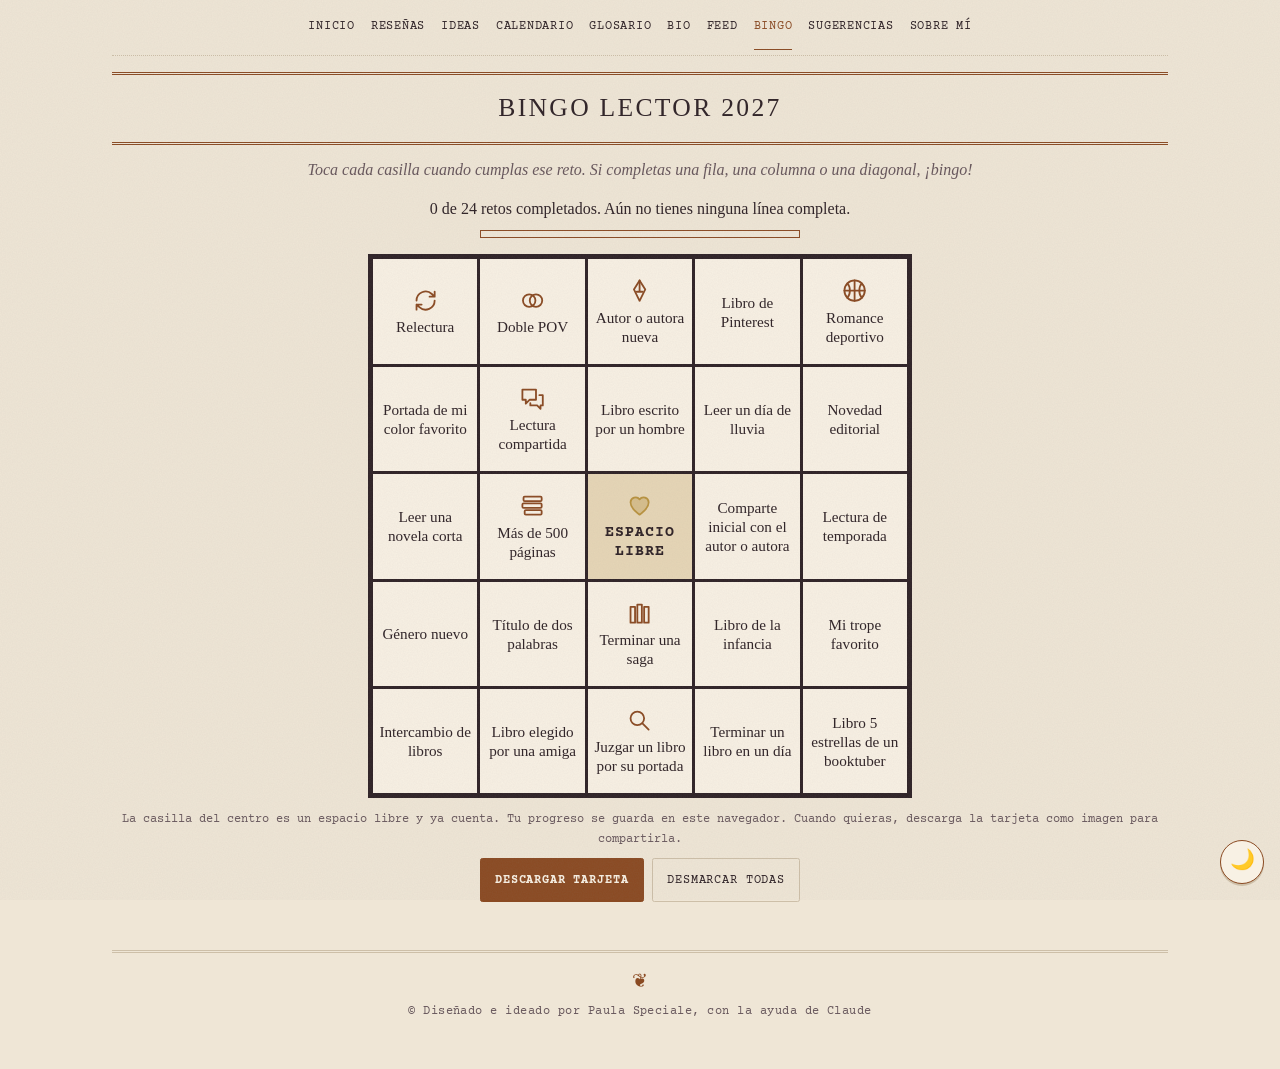
==== commit f1e3655c: "reestructuracion total" ====
--- a/bingo.html
+++ b/bingo.html
@@ -53,11 +53,14 @@
 </section>
 
 <div id="bingo-grid" class="bingo-grid" role="group" aria-label="Tarjeta de bingo"></div>
-<p class="ayuda">La casilla del centro es un espacio libre y ya cuenta. Tu progreso se guarda en este navegador.</p>
+<p class="ayuda">La casilla del centro es un espacio libre y ya cuenta. Tu progreso se guarda en este navegador. Cuando quieras, descarga la tarjeta como imagen para compartirla.</p>
 
 <div class="botones centrado bingo-acciones">
+<button type="button" id="bingo-descargar" class="primario">Descargar tarjeta</button>
+<button type="button" id="bingo-compartir" hidden>Compartir progreso</button>
 <button type="button" id="bingo-reiniciar">Desmarcar todas</button>
 </div>
+<p id="bingo-aviso" class="bingo-aviso" role="status" aria-live="polite"></p>
 <noscript><p>Esta página necesita JavaScript para mostrar la tarjeta.</p></noscript>
 
 <dialog id="dialogo" aria-labelledby="dialogo-texto">
@@ -74,5 +77,6 @@
 <script src="js/nucleo/datos.js" data-usa="bingo"></script>
 <script src="js/bingo/bingo.js"></script>
 <script src="js/bingo/bingo-iconos.js"></script>
+<script src="js/bingo/bingo-exportar.js"></script>
 </body>
 </html>
--- a/css/paginas/bingo.css
+++ b/css/paginas/bingo.css
@@ -76,8 +76,18 @@
 
 .bingo-acciones { margin-top: 1rem; }
 
+.bingo-aviso {
+  margin: .5rem auto 0;
+  max-width: 34rem;
+  text-align: center;
+  font: 400 .85rem/1.5 var(--maquina);
+  color: var(--suave);
+}
+
+.bingo-aviso:empty { display: none; }
+
 @media print {
-  .bingo-acciones, #bingo-prog { display: none !important; }
+  .bingo-acciones, .bingo-aviso, #bingo-prog { display: none !important; }
   .bingo-casilla[aria-pressed="true"] { background: #ddd; color: #000; }
 }
 
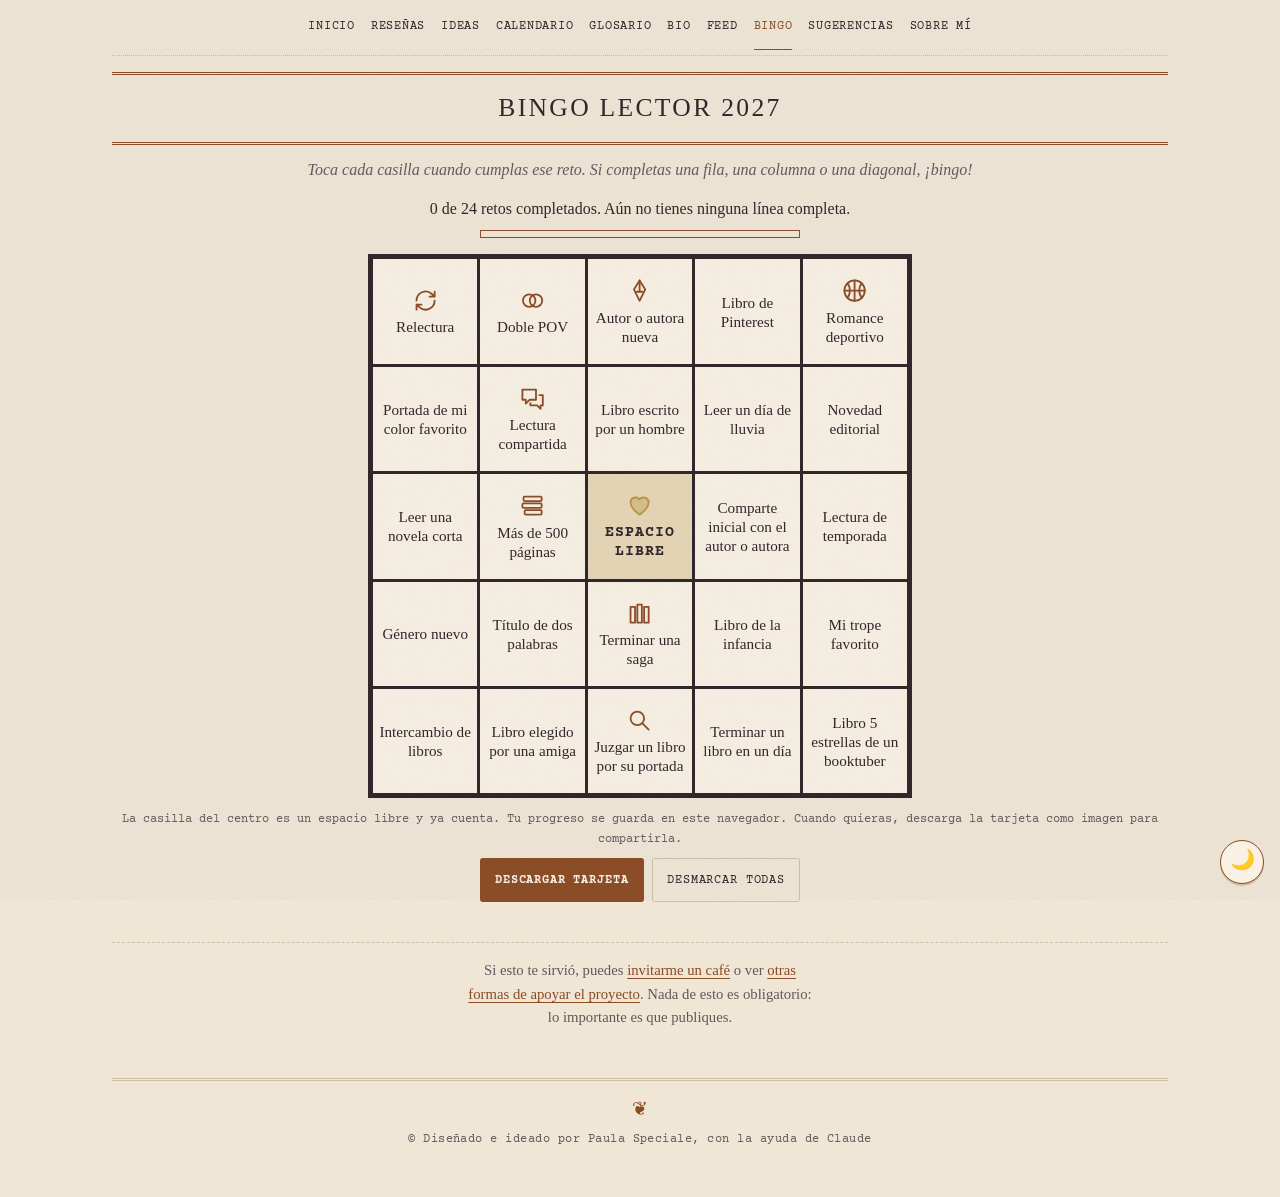
==== commit 6740dcba: "portada con ruta de entrada, FAQ y donaciones silenciosas" ====
--- a/bingo.html
+++ b/bingo.html
@@ -70,6 +70,9 @@
 <button type="button" id="dialogo-si" class="primario">Desmarcar</button>
 </div>
 </dialog>
+<aside class="apoyo no-print">
+<p>Si esto te sirvió, puedes <a href="https://cafecito.app/paulaspeciale" rel="noopener" target="_blank">invitarme un café</a> o ver <a href="sobre-mi.html#donaciones">otras formas de apoyar el proyecto</a>. Nada de esto es obligatorio: lo importante es que publiques.</p>
+</aside>
 </main>
 <footer>
   <p>&copy; Diseñado e ideado por Paula Speciale, con la ayuda de Claude</p>
--- a/css/base.css
+++ b/css/base.css
@@ -685,6 +685,24 @@
 /* Tarjetas con un filete de color en el borde superior */
 .guia, .formulario, .donacion, .herramientas, .toc { border-top: 2px solid var(--acento); }
 
+/* ---------- Apoyo silencioso al final de las páginas de valor ---------- */
+.apoyo {
+  margin-top: 2.5rem;
+  padding-top: 1rem;
+  border-top: 1px dashed var(--borde);
+  text-align: center;
+  font-size: .92rem;
+  color: var(--suave);
+}
+
+.apoyo p { max-width: 48ch; margin: 0 auto; }
+
+.apoyo strong { color: var(--texto); font-weight: 400; }
+
+.apoyo a { color: var(--acento); }
+
+@media print { .apoyo { display: none !important; } }
+
 /* ==========================================================================
    Textura de librería antigua
    ========================================================================== */
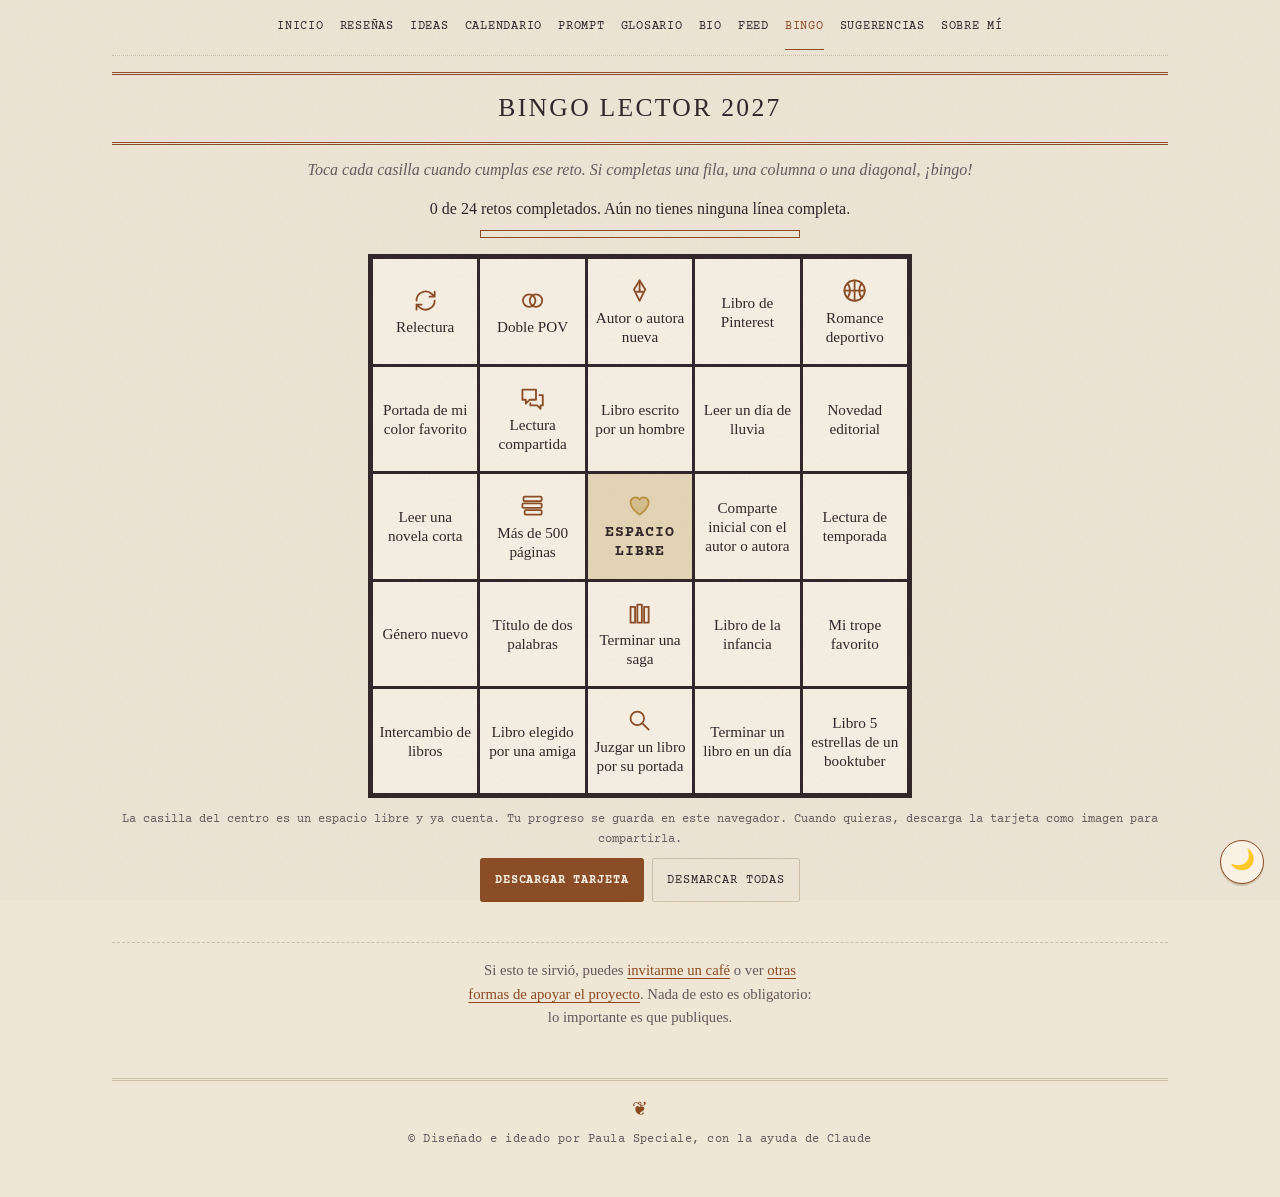
==== commit 3c4eafff: "prompt: integra el generador en menú, portada y sitemap" ====
--- a/bingo.html
+++ b/bingo.html
@@ -35,6 +35,7 @@
 <a href="resena.html">Reseñas</a>
 <a href="ideas.html">Ideas</a>
 <a href="calendario.html">Calendario</a>
+<a href="generadorprompt.html">Prompt</a>
 <a href="glosario.html">Glosario</a>
 <a href="bio.html">Bio</a>
 <a href="consistencia.html">Feed</a>
--- a/css/base.css
+++ b/css/base.css
@@ -79,6 +79,7 @@
   --c-sugerencias: light-dark(#8e2540, #f0909f);  /* burdeos rosado */
   --c-sobre-mi: light-dark(#7a5a0e, #e8c566);     /* mostaza */
   --c-bio: light-dark(#2a6670, #4a9aa6);          /* verde azulado */
+  --c-prompt: light-dark(#4e5b1f, #c9d78f);       /* verde oliva */
   --oro: light-dark(#b8923e, #e3b86a);
 
   /* Tipografía, papel y marco (definidos aquí arriba, antes de usarse) */
@@ -122,8 +123,8 @@
   font: 1rem/1.55 var(--sans);
 }
 
-/* Las páginas con rejilla propia (calendario, ideas, glosario, bio, bingo y
-   portada) usan el ancho de app; el resto se queda en la medida de lectura. */
+/* Las páginas con rejilla propia (calendario, ideas, glosario, bio, bingo,
+   prompt y portada) usan el ancho de app; el resto se queda en la medida de lectura. */
 body.pagina-app { --ancho-pagina: var(--ancho-app); }
 
 p { margin: 0; }
@@ -681,6 +682,7 @@
 :root[data-seccion="sugerencias"] { --acento: var(--c-sugerencias); }
 :root[data-seccion="sobre-mi"] { --acento: var(--c-sobre-mi); }
 :root[data-seccion="bio"] { --acento: var(--c-bio); }
+:root[data-seccion="prompt"] { --acento: var(--c-prompt); }
 
 /* Tarjetas con un filete de color en el borde superior */
 .guia, .formulario, .donacion, .herramientas, .toc { border-top: 2px solid var(--acento); }
